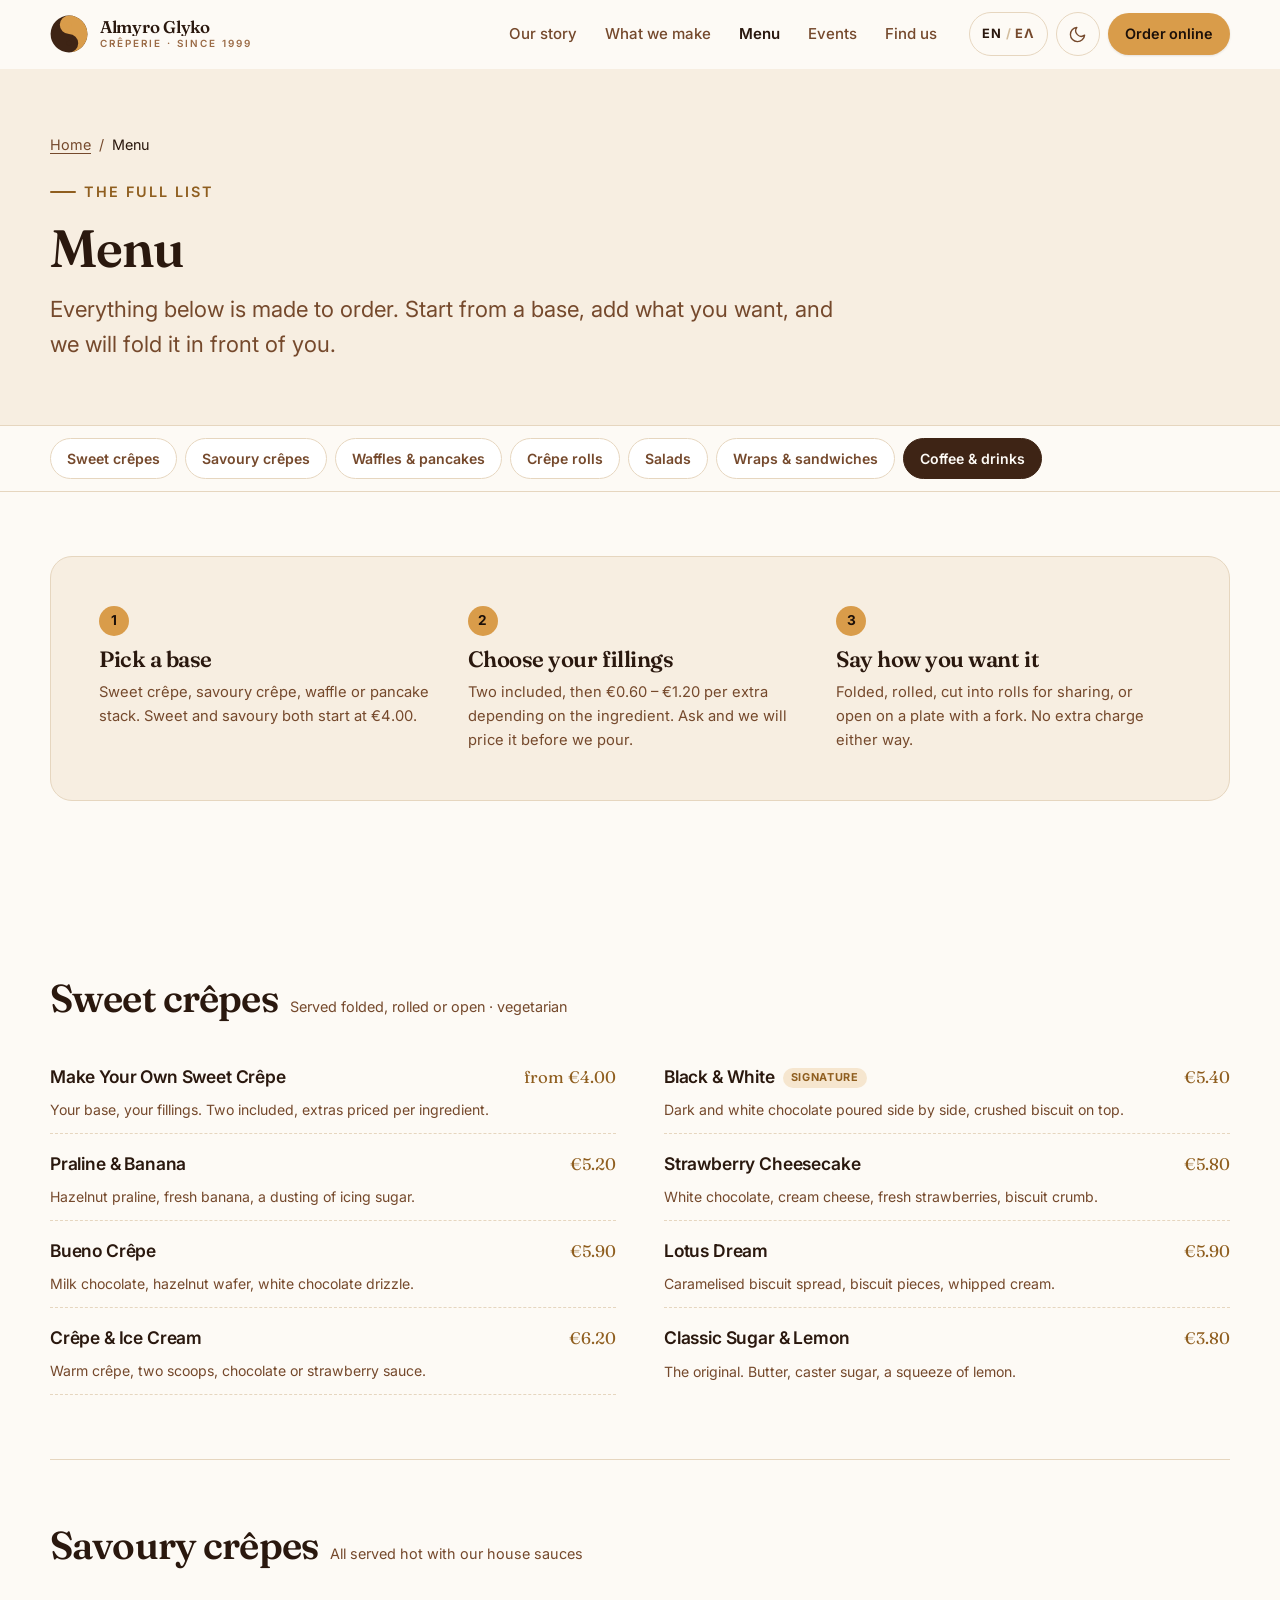
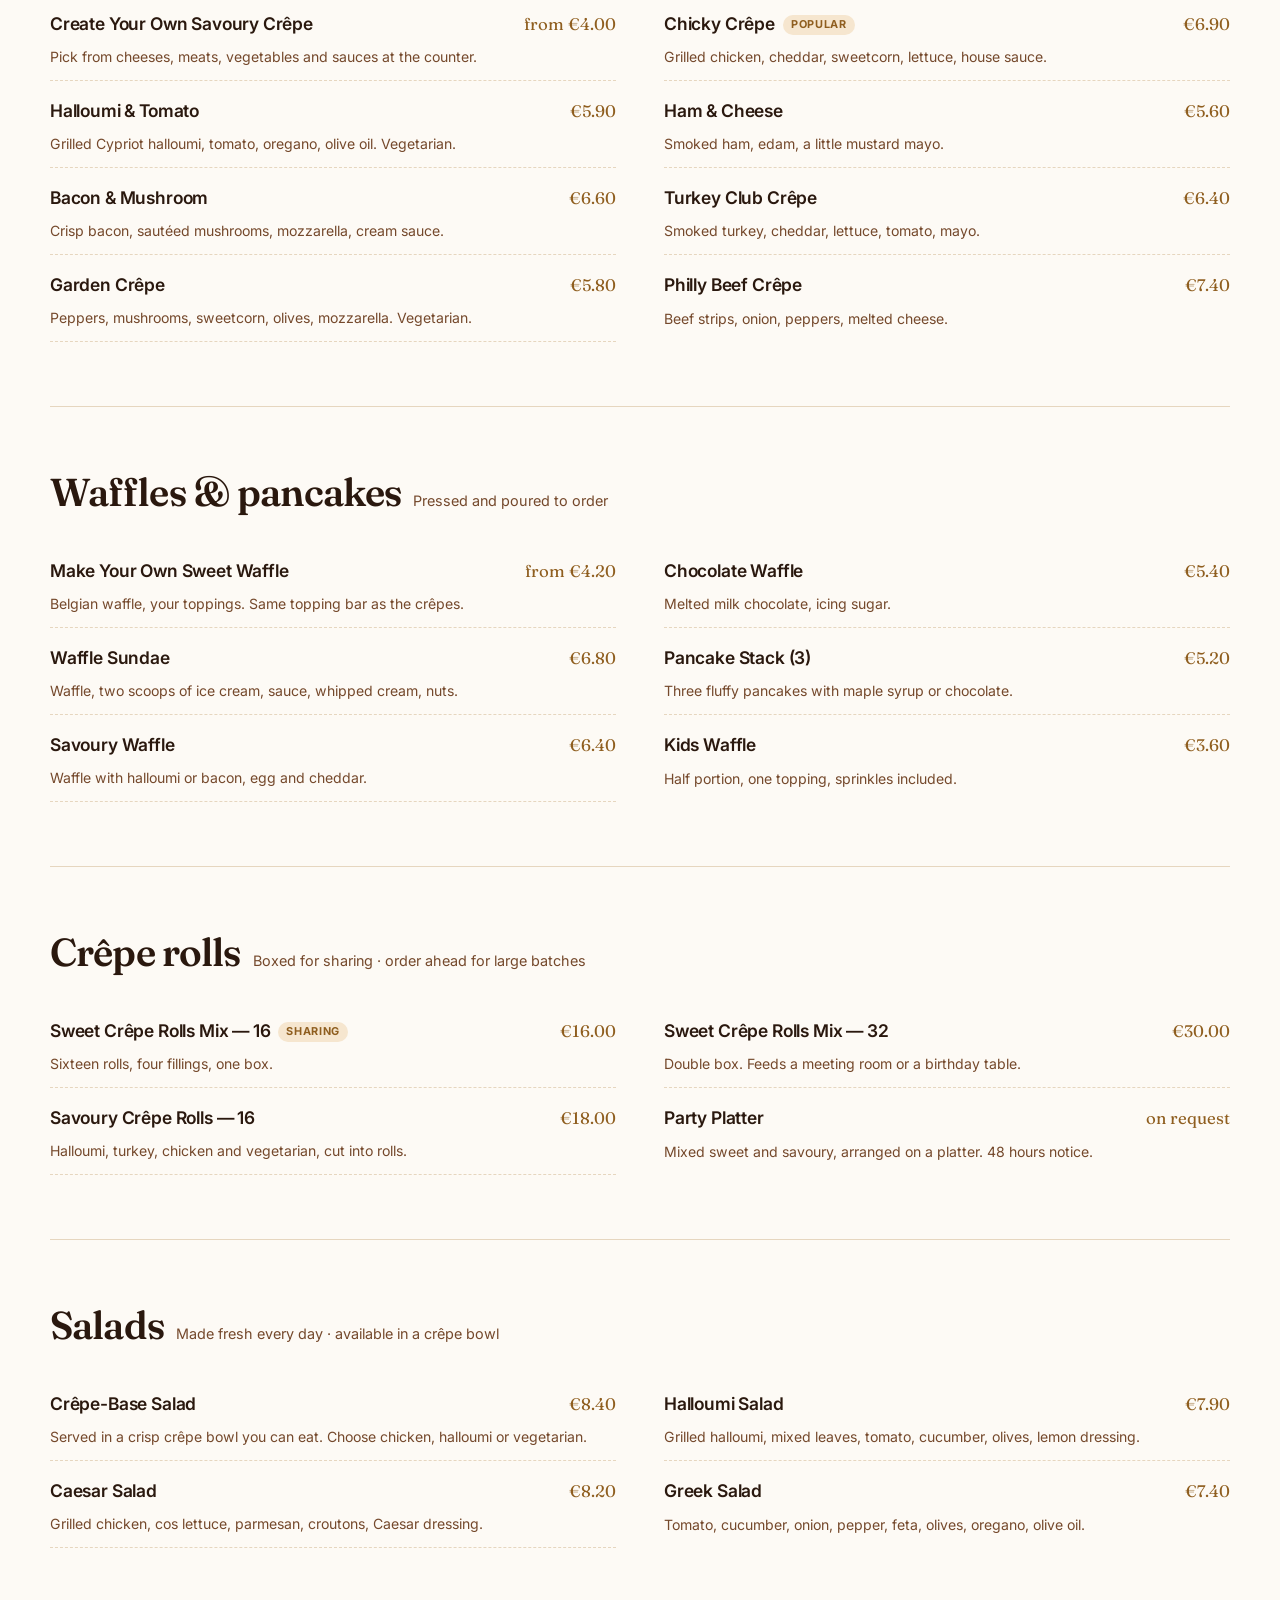
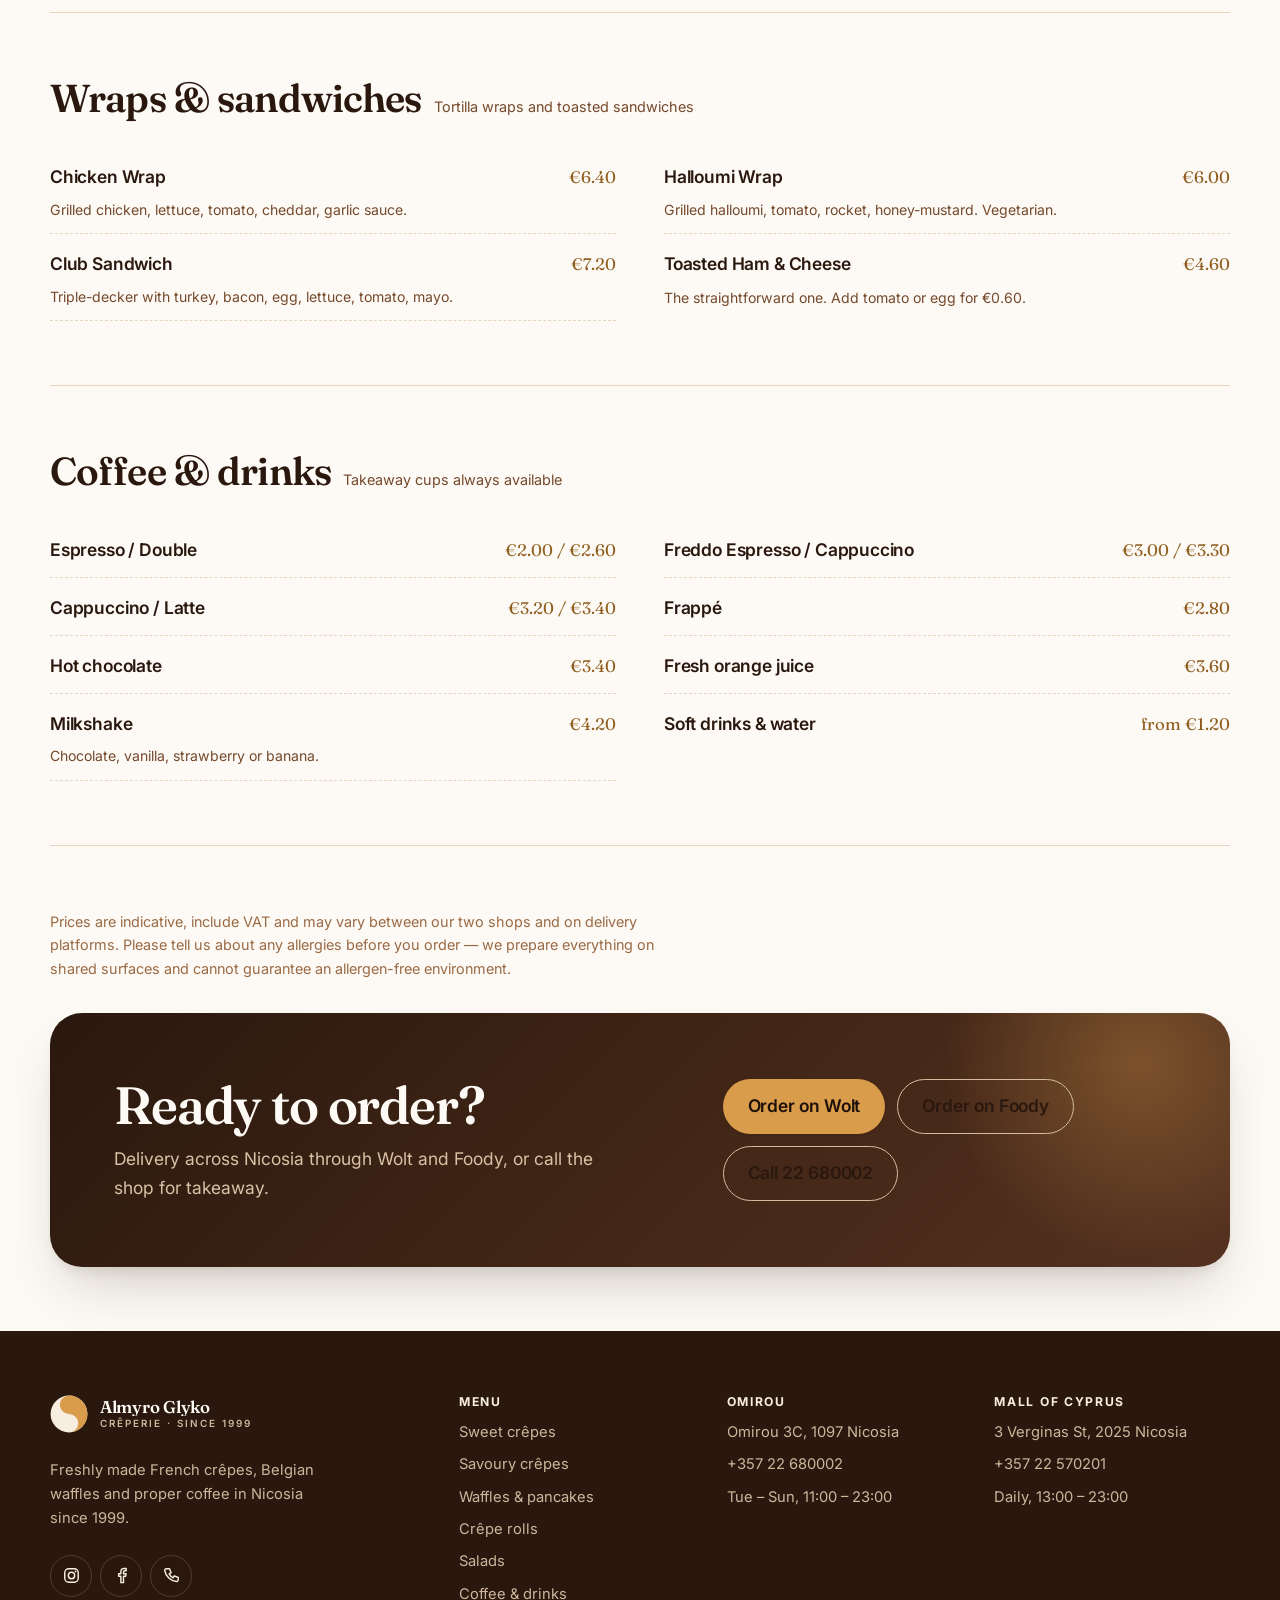
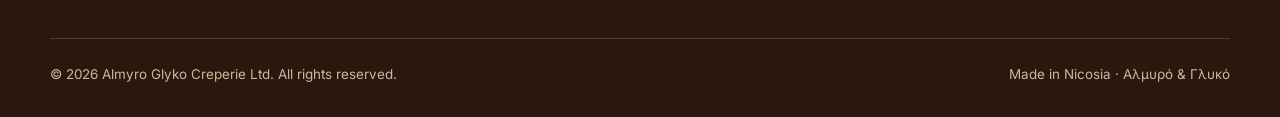
==== menu.html @ 82a2e2df "Add Almyro Glyko crêperie website Static two-page marketing site for the Nicosia crêperie — no build" ====
<!DOCTYPE html>
<html lang="en" data-lang="en">
<head>
<meta charset="utf-8">
<meta name="viewport" content="width=device-width, initial-scale=1">
<title>Menu — Almyro Glyko Crêperie, Nicosia | Crêpes, Waffles, Salads &amp; Coffee</title>
<meta name="description" content="The full Almyro Glyko menu: build-your-own sweet and savoury crêpes, Belgian waffles, pancakes, crêpe rolls, crêpe-base salads, wraps, sandwiches, coffee and cold drinks. Nicosia, Cyprus.">
<meta name="theme-color" content="#3e2415" media="(prefers-color-scheme: light)">
<meta name="theme-color" content="#1c1009" media="(prefers-color-scheme: dark)">
<link rel="canonical" href="https://www.almyroglyko.com/menu.html">

<meta property="og:type" content="website">
<meta property="og:site_name" content="Almyro Glyko">
<meta property="og:title" content="Menu — Almyro Glyko Crêperie, Nicosia">
<meta property="og:description" content="Build-your-own sweet and savoury crêpes, Belgian waffles, pancakes, crêpe rolls, salads, wraps and coffee.">
<meta property="og:url" content="https://www.almyroglyko.com/menu.html">
<meta property="og:image" content="https://www.almyroglyko.com/assets/img/og.jpg">
<meta name="twitter:card" content="summary_large_image">

<link rel="icon" href="/favicon.svg" type="image/svg+xml">
<link rel="apple-touch-icon" href="/favicon.svg">
<link rel="manifest" href="/site.webmanifest">

<link rel="preconnect" href="https://fonts.googleapis.com">
<link rel="preconnect" href="https://fonts.gstatic.com" crossorigin>
<link rel="stylesheet" href="https://fonts.googleapis.com/css2?family=Fraunces:ital,opsz,wght@0,9..144,400..700;1,9..144,400..600&family=Inter:wght@400;500;600;700&display=swap">
<link rel="stylesheet" href="/assets/css/styles.css">

<script>
  (function () {
    document.documentElement.classList.add("js");
    try {
      var t = localStorage.getItem("ag-theme");
      if (t === "dark" || t === "light") document.documentElement.dataset.theme = t;
      var l = localStorage.getItem("ag-lang");
      if (l === "el" || l === "en") {
        document.documentElement.dataset.lang = l;
        document.documentElement.lang = l;
      }
    } catch (e) {}
  })();
</script>

<script type="application/ld+json">
{
  "@context": "https://schema.org",
  "@type": "Menu",
  "name": "Almyro Glyko menu",
  "inLanguage": "en",
  "url": "https://www.almyroglyko.com/menu.html",
  "hasMenuSection": [
    { "@type": "MenuSection", "name": "Sweet crêpes" },
    { "@type": "MenuSection", "name": "Savoury crêpes" },
    { "@type": "MenuSection", "name": "Waffles & pancakes" },
    { "@type": "MenuSection", "name": "Crêpe rolls" },
    { "@type": "MenuSection", "name": "Salads" },
    { "@type": "MenuSection", "name": "Wraps & sandwiches" },
    { "@type": "MenuSection", "name": "Coffee & drinks" }
  ]
}
</script>
</head>

<body>
<a class="skip-link" href="#main" data-en="Skip to content" data-el="Μετάβαση στο περιεχόμενο">Skip to content</a>

<header class="header" id="header">
  <div class="wrap header__inner">
    <a class="brand" href="/" aria-label="Almyro Glyko — home">
      <svg class="brand__mark" viewBox="0 0 64 64" role="img" aria-hidden="true" focusable="false">
        <circle cx="32" cy="32" r="31" fill="var(--choc-700)"/>
        <path d="M32 1a31 31 0 0 1 0 62 15.5 15.5 0 0 0 0-31 15.5 15.5 0 0 1 0-31Z" fill="var(--caramel-500)"/>
        <circle cx="32" cy="16.5" r="4.2" fill="var(--caramel-500)"/>
        <circle cx="32" cy="47.5" r="4.2" fill="var(--choc-700)"/>
      </svg>
      <span class="brand__text">
        <span class="brand__name">Almyro Glyko</span>
        <span class="brand__tag" data-en="Crêperie · Since 1999" data-el="Κρεπερί · Από το 1999">Crêperie · Since 1999</span>
      </span>
    </a>

    <nav class="nav" aria-label="Main">
      <ul class="nav__list">
        <li><a class="nav__link" href="/#story" data-en="Our story" data-el="Η ιστορία μας">Our story</a></li>
        <li><a class="nav__link" href="/#kitchen" data-en="What we make" data-el="Τι φτιάχνουμε">What we make</a></li>
        <li><a class="nav__link" href="/menu.html" aria-current="page" data-en="Menu" data-el="Μενού">Menu</a></li>
        <li><a class="nav__link" href="/#events" data-en="Events" data-el="Εκδηλώσεις">Events</a></li>
        <li><a class="nav__link" href="/#find-us" data-en="Find us" data-el="Πού θα μας βρείτε">Find us</a></li>
      </ul>
    </nav>

    <div class="header__actions">
      <button class="icon-btn lang-toggle" type="button" id="lang-toggle" aria-label="Switch language to Greek">
        <span class="lang-toggle__on" data-lang-en>EN</span><span class="lang-toggle__sep">/</span><span data-lang-el>ΕΛ</span>
      </button>

      <button class="icon-btn" type="button" id="theme-toggle" aria-label="Switch to dark theme">
        <svg class="theme-toggle__moon" width="19" height="19" viewBox="0 0 24 24" fill="none" stroke="currentColor" stroke-width="1.7" stroke-linecap="round" stroke-linejoin="round" aria-hidden="true"><path d="M21 12.8A9 9 0 1 1 11.2 3a7 7 0 0 0 9.8 9.8Z"/></svg>
        <svg class="theme-toggle__sun" width="19" height="19" viewBox="0 0 24 24" fill="none" stroke="currentColor" stroke-width="1.7" stroke-linecap="round" stroke-linejoin="round" aria-hidden="true"><circle cx="12" cy="12" r="4.2"/><path d="M12 2v2.2M12 19.8V22M4.2 4.2l1.6 1.6M18.2 18.2l1.6 1.6M2 12h2.2M19.8 12H22M4.2 19.8l1.6-1.6M18.2 5.8l1.6-1.6"/></svg>
      </button>

      <a class="btn btn--accent btn--sm header__cta" href="/#order" data-en="Order online" data-el="Παραγγελία online">Order online</a>

      <button class="icon-btn menu-btn" type="button" id="menu-btn" aria-label="Open menu" aria-expanded="false" aria-controls="drawer">
        <svg width="20" height="20" viewBox="0 0 24 24" fill="none" stroke="currentColor" stroke-width="1.9" stroke-linecap="round" aria-hidden="true"><path d="M3.5 7h17M3.5 12h17M3.5 17h17"/></svg>
      </button>
    </div>
  </div>
</header>

<div class="drawer" id="drawer" data-open="false" role="dialog" aria-modal="true" aria-label="Site menu">
  <div class="wrap">
    <div class="drawer__top">
      <span class="brand__name">Almyro Glyko</span>
      <button class="icon-btn" type="button" id="drawer-close" aria-label="Close menu">
        <svg width="20" height="20" viewBox="0 0 24 24" fill="none" stroke="currentColor" stroke-width="1.9" stroke-linecap="round" aria-hidden="true"><path d="M6 6l12 12M18 6L6 18"/></svg>
      </button>
    </div>
    <ul class="drawer__list">
      <li><a class="drawer__link" href="/" data-en="Home" data-el="Αρχική">Home</a></li>
      <li><a class="drawer__link" href="#sweet" data-en="Sweet crêpes" data-el="Γλυκές κρέπες">Sweet crêpes</a></li>
      <li><a class="drawer__link" href="#savoury" data-en="Savoury crêpes" data-el="Αλμυρές κρέπες">Savoury crêpes</a></li>
      <li><a class="drawer__link" href="#waffles" data-en="Waffles &amp; pancakes" data-el="Βάφλες &amp; pancakes">Waffles &amp; pancakes</a></li>
      <li><a class="drawer__link" href="#rolls" data-en="Crêpe rolls" data-el="Crêpe rolls">Crêpe rolls</a></li>
      <li><a class="drawer__link" href="#salads" data-en="Salads" data-el="Σαλάτες">Salads</a></li>
      <li><a class="drawer__link" href="#wraps" data-en="Wraps &amp; sandwiches" data-el="Wraps &amp; σάντουιτς">Wraps &amp; sandwiches</a></li>
      <li><a class="drawer__link" href="#drinks" data-en="Coffee &amp; drinks" data-el="Καφές &amp; ροφήματα">Coffee &amp; drinks</a></li>
    </ul>
    <a class="btn btn--accent" href="/#order" data-en="Order online" data-el="Παραγγελία online">Order online</a>
  </div>
</div>

<main id="main">

  <!-- ====================== MENU HERO ====================== -->
  <section class="section section--tight" style="background: var(--bg-sunken); border-bottom: 1px solid var(--line)">
    <div class="wrap">
      <nav aria-label="Breadcrumb" style="margin-bottom: var(--sp-4)">
        <ol style="display:flex; gap:var(--sp-2); font-size:var(--step--1); color:var(--text-muted)">
          <li><a href="/" style="color:inherit" data-en="Home" data-el="Αρχική">Home</a></li>
          <li aria-hidden="true">/</li>
          <li aria-current="page" style="color:var(--text)" data-en="Menu" data-el="Μενού">Menu</li>
        </ol>
      </nav>

      <p class="eyebrow" data-en="The full list" data-el="Ολόκληρη η λίστα">The full list</p>
      <h1 style="font-size: var(--step-4); margin-bottom: var(--sp-4)" data-en="Menu" data-el="Μενού">Menu</h1>
      <p class="lede" data-en="Everything below is made to order. Start from a base, add what you want, and we will fold it in front of you." data-el="Όλα φτιάχνονται τη στιγμή. Ξεκινήστε από μια βάση, προσθέστε ό,τι θέλετε, και τη διπλώνουμε μπροστά σας.">Everything below is made to order. Start from a base, add what you want, and we will fold it in front of you.</p>
    </div>
  </section>

  <!-- ====================== CATEGORY NAV ====================== -->
  <nav class="menu-nav" aria-label="Menu sections">
    <div class="wrap menu-nav__scroll">
      <a class="menu-nav__link" href="#sweet" data-en="Sweet crêpes" data-el="Γλυκές κρέπες">Sweet crêpes</a>
      <a class="menu-nav__link" href="#savoury" data-en="Savoury crêpes" data-el="Αλμυρές κρέπες">Savoury crêpes</a>
      <a class="menu-nav__link" href="#waffles" data-en="Waffles &amp; pancakes" data-el="Βάφλες &amp; pancakes">Waffles &amp; pancakes</a>
      <a class="menu-nav__link" href="#rolls" data-en="Crêpe rolls" data-el="Crêpe rolls">Crêpe rolls</a>
      <a class="menu-nav__link" href="#salads" data-en="Salads" data-el="Σαλάτες">Salads</a>
      <a class="menu-nav__link" href="#wraps" data-en="Wraps &amp; sandwiches" data-el="Wraps &amp; σάντουιτς">Wraps &amp; sandwiches</a>
      <a class="menu-nav__link" href="#drinks" data-en="Coffee &amp; drinks" data-el="Καφές &amp; ροφήματα">Coffee &amp; drinks</a>
    </div>
  </nav>

  <div class="wrap">

    <!-- ====================== BUILD YOUR OWN ====================== -->
    <section class="section section--tight" aria-labelledby="builder-title">
      <h2 id="builder-title" class="visually-hidden" data-en="How to build your own" data-el="Πώς φτιάχνετε τη δική σας">How to build your own</h2>
      <div class="builder">
        <div class="builder__step">
          <span class="builder__num" aria-hidden="true">1</span>
          <h3 data-en="Pick a base" data-el="Διαλέξτε βάση">Pick a base</h3>
          <p data-en="Sweet crêpe, savoury crêpe, waffle or pancake stack. Sweet and savoury both start at €4.00." data-el="Γλυκιά κρέπα, αλμυρή κρέπα, βάφλα ή pancakes. Γλυκό και αλμυρό ξεκινούν από €4.00.">Sweet crêpe, savoury crêpe, waffle or pancake stack. Sweet and savoury both start at €4.00.</p>
        </div>
        <div class="builder__step">
          <span class="builder__num" aria-hidden="true">2</span>
          <h3 data-en="Choose your fillings" data-el="Επιλέξτε γεμίσεις">Choose your fillings</h3>
          <p data-en="Two included, then €0.60 – €1.20 per extra depending on the ingredient. Ask and we will price it before we pour." data-el="Δύο περιλαμβάνονται, μετά €0.60 – €1.20 ανά επιπλέον, ανάλογα με το υλικό. Ρωτήστε μας και σας λέμε την τιμή πριν ξεκινήσουμε.">Two included, then €0.60 – €1.20 per extra depending on the ingredient. Ask and we will price it before we pour.</p>
        </div>
        <div class="builder__step">
          <span class="builder__num" aria-hidden="true">3</span>
          <h3 data-en="Say how you want it" data-el="Πείτε μας πώς τη θέλετε">Say how you want it</h3>
          <p data-en="Folded, rolled, cut into rolls for sharing, or open on a plate with a fork. No extra charge either way." data-el="Διπλωμένη, σε ρολό, κομμένη σε rolls για μοίρασμα, ή ανοιχτή σε πιάτο με πιρούνι. Χωρίς επιπλέον χρέωση.">Folded, rolled, cut into rolls for sharing, or open on a plate with a fork. No extra charge either way.</p>
        </div>
      </div>
    </section>

    <!-- ====================== SWEET ====================== -->
    <section class="menu-group" id="sweet">
      <div class="menu-group__head">
        <h2 data-en="Sweet crêpes" data-el="Γλυκές κρέπες">Sweet crêpes</h2>
        <p class="menu-group__note" data-en="Served folded, rolled or open · vegetarian" data-el="Διπλωμένες, σε ρολό ή ανοιχτές · χορτοφαγικές">Served folded, rolled or open · vegetarian</p>
      </div>

      <ul class="menu-list menu-list--two">
        <li class="menu-item">
          <span class="menu-item__name" data-en="Make Your Own Sweet Crêpe" data-el="Φτιάξε τη δική σου γλυκιά κρέπα">Make Your Own Sweet Crêpe</span>
          <span class="menu-item__price">from €4.00</span>
          <span class="menu-item__desc" data-en="Your base, your fillings. Two included, extras priced per ingredient." data-el="Η βάση σας, οι γεμίσεις σας. Δύο περιλαμβάνονται, τα έξτρα χρεώνονται ανά υλικό.">Your base, your fillings. Two included, extras priced per ingredient.</span>
        </li>
        <li class="menu-item">
          <span class="menu-item__name">Black &amp; White<span class="menu-item__flag" data-en="Signature" data-el="Signature">Signature</span></span>
          <span class="menu-item__price">€5.40</span>
          <span class="menu-item__desc" data-en="Dark and white chocolate poured side by side, crushed biscuit on top." data-el="Μαύρη και λευκή σοκολάτα δίπλα-δίπλα, με θρυμματισμένο μπισκότο.">Dark and white chocolate poured side by side, crushed biscuit on top.</span>
        </li>
        <li class="menu-item">
          <span class="menu-item__name">Praline &amp; Banana</span>
          <span class="menu-item__price">€5.20</span>
          <span class="menu-item__desc" data-en="Hazelnut praline, fresh banana, a dusting of icing sugar." data-el="Πραλίνα φουντουκιού, φρέσκια μπανάνα, ζάχαρη άχνη.">Hazelnut praline, fresh banana, a dusting of icing sugar.</span>
        </li>
        <li class="menu-item">
          <span class="menu-item__name">Strawberry Cheesecake</span>
          <span class="menu-item__price">€5.80</span>
          <span class="menu-item__desc" data-en="White chocolate, cream cheese, fresh strawberries, biscuit crumb." data-el="Λευκή σοκολάτα, τυρί κρέμα, φρέσκες φράουλες, τρίμμα μπισκότου.">White chocolate, cream cheese, fresh strawberries, biscuit crumb.</span>
        </li>
        <li class="menu-item">
          <span class="menu-item__name">Bueno Crêpe</span>
          <span class="menu-item__price">€5.90</span>
          <span class="menu-item__desc" data-en="Milk chocolate, hazelnut wafer, white chocolate drizzle." data-el="Σοκολάτα γάλακτος, γκοφρέτα φουντουκιού, λευκή σοκολάτα.">Milk chocolate, hazelnut wafer, white chocolate drizzle.</span>
        </li>
        <li class="menu-item">
          <span class="menu-item__name">Lotus Dream</span>
          <span class="menu-item__price">€5.90</span>
          <span class="menu-item__desc" data-en="Caramelised biscuit spread, biscuit pieces, whipped cream." data-el="Άλειμμα καραμελωμένου μπισκότου, κομμάτια μπισκότου, σαντιγί.">Caramelised biscuit spread, biscuit pieces, whipped cream.</span>
        </li>
        <li class="menu-item">
          <span class="menu-item__name">Crêpe &amp; Ice Cream</span>
          <span class="menu-item__price">€6.20</span>
          <span class="menu-item__desc" data-en="Warm crêpe, two scoops, chocolate or strawberry sauce." data-el="Ζεστή κρέπα, δύο μπάλες παγωτό, σάλτσα σοκολάτας ή φράουλας.">Warm crêpe, two scoops, chocolate or strawberry sauce.</span>
        </li>
        <li class="menu-item">
          <span class="menu-item__name" data-en="Classic Sugar &amp; Lemon" data-el="Κλασική με ζάχαρη &amp; λεμόνι">Classic Sugar &amp; Lemon</span>
          <span class="menu-item__price">€3.80</span>
          <span class="menu-item__desc" data-en="The original. Butter, caster sugar, a squeeze of lemon." data-el="Η αυθεντική. Βούτυρο, ζάχαρη, λίγο λεμόνι.">The original. Butter, caster sugar, a squeeze of lemon.</span>
        </li>
      </ul>
    </section>

    <!-- ====================== SAVOURY ====================== -->
    <section class="menu-group" id="savoury">
      <div class="menu-group__head">
        <h2 data-en="Savoury crêpes" data-el="Αλμυρές κρέπες">Savoury crêpes</h2>
        <p class="menu-group__note" data-en="All served hot with our house sauces" data-el="Όλες σερβίρονται ζεστές με τις σάλτσες μας">All served hot with our house sauces</p>
      </div>

      <ul class="menu-list menu-list--two">
        <li class="menu-item">
          <span class="menu-item__name" data-en="Create Your Own Savoury Crêpe" data-el="Φτιάξε τη δική σου αλμυρή κρέπα">Create Your Own Savoury Crêpe</span>
          <span class="menu-item__price">from €4.00</span>
          <span class="menu-item__desc" data-en="Pick from cheeses, meats, vegetables and sauces at the counter." data-el="Διαλέξτε από τυριά, αλλαντικά, λαχανικά και σάλτσες στον πάγκο.">Pick from cheeses, meats, vegetables and sauces at the counter.</span>
        </li>
        <li class="menu-item">
          <span class="menu-item__name">Chicky Crêpe<span class="menu-item__flag" data-en="Popular" data-el="Δημοφιλές">Popular</span></span>
          <span class="menu-item__price">€6.90</span>
          <span class="menu-item__desc" data-en="Grilled chicken, cheddar, sweetcorn, lettuce, house sauce." data-el="Ψητό κοτόπουλο, τσένταρ, καλαμπόκι, μαρούλι, σάλτσα του καταστήματος.">Grilled chicken, cheddar, sweetcorn, lettuce, house sauce.</span>
        </li>
        <li class="menu-item">
          <span class="menu-item__name" data-en="Halloumi &amp; Tomato" data-el="Χαλλούμι &amp; ντομάτα">Halloumi &amp; Tomato</span>
          <span class="menu-item__price">€5.90</span>
          <span class="menu-item__desc" data-en="Grilled Cypriot halloumi, tomato, oregano, olive oil. Vegetarian." data-el="Ψητό κυπριακό χαλλούμι, ντομάτα, ρίγανη, ελαιόλαδο. Χορτοφαγικό.">Grilled Cypriot halloumi, tomato, oregano, olive oil. Vegetarian.</span>
        </li>
        <li class="menu-item">
          <span class="menu-item__name" data-en="Ham &amp; Cheese" data-el="Ζαμπόν &amp; τυρί">Ham &amp; Cheese</span>
          <span class="menu-item__price">€5.60</span>
          <span class="menu-item__desc" data-en="Smoked ham, edam, a little mustard mayo." data-el="Καπνιστό ζαμπόν, ένταμ, λίγη μουστάρδα-μαγιονέζα.">Smoked ham, edam, a little mustard mayo.</span>
        </li>
        <li class="menu-item">
          <span class="menu-item__name" data-en="Bacon &amp; Mushroom" data-el="Μπέικον &amp; μανιτάρια">Bacon &amp; Mushroom</span>
          <span class="menu-item__price">€6.60</span>
          <span class="menu-item__desc" data-en="Crisp bacon, sautéed mushrooms, mozzarella, cream sauce." data-el="Τραγανό μπέικον, σοταρισμένα μανιτάρια, μοτσαρέλα, σάλτσα κρέμας.">Crisp bacon, sautéed mushrooms, mozzarella, cream sauce.</span>
        </li>
        <li class="menu-item">
          <span class="menu-item__name" data-en="Turkey Club Crêpe" data-el="Turkey Club Crêpe">Turkey Club Crêpe</span>
          <span class="menu-item__price">€6.40</span>
          <span class="menu-item__desc" data-en="Smoked turkey, cheddar, lettuce, tomato, mayo." data-el="Καπνιστή γαλοπούλα, τσένταρ, μαρούλι, ντομάτα, μαγιονέζα.">Smoked turkey, cheddar, lettuce, tomato, mayo.</span>
        </li>
        <li class="menu-item">
          <span class="menu-item__name" data-en="Garden Crêpe" data-el="Garden Crêpe">Garden Crêpe</span>
          <span class="menu-item__price">€5.80</span>
          <span class="menu-item__desc" data-en="Peppers, mushrooms, sweetcorn, olives, mozzarella. Vegetarian." data-el="Πιπεριές, μανιτάρια, καλαμπόκι, ελιές, μοτσαρέλα. Χορτοφαγικό.">Peppers, mushrooms, sweetcorn, olives, mozzarella. Vegetarian.</span>
        </li>
        <li class="menu-item">
          <span class="menu-item__name" data-en="Philly Beef Crêpe" data-el="Philly Beef Crêpe">Philly Beef Crêpe</span>
          <span class="menu-item__price">€7.40</span>
          <span class="menu-item__desc" data-en="Beef strips, onion, peppers, melted cheese." data-el="Λωρίδες μοσχάρι, κρεμμύδι, πιπεριές, λιωμένο τυρί.">Beef strips, onion, peppers, melted cheese.</span>
        </li>
      </ul>
    </section>

    <!-- ====================== WAFFLES ====================== -->
    <section class="menu-group" id="waffles">
      <div class="menu-group__head">
        <h2 data-en="Waffles &amp; pancakes" data-el="Βάφλες &amp; pancakes">Waffles &amp; pancakes</h2>
        <p class="menu-group__note" data-en="Pressed and poured to order" data-el="Ψήνονται τη στιγμή">Pressed and poured to order</p>
      </div>

      <ul class="menu-list menu-list--two">
        <li class="menu-item">
          <span class="menu-item__name" data-en="Make Your Own Sweet Waffle" data-el="Φτιάξε τη δική σου γλυκιά βάφλα">Make Your Own Sweet Waffle</span>
          <span class="menu-item__price">from €4.20</span>
          <span class="menu-item__desc" data-en="Belgian waffle, your toppings. Same topping bar as the crêpes." data-el="Βελγική βάφλα, τα δικά σας toppings. Ίδια επιλογή με τις κρέπες.">Belgian waffle, your toppings. Same topping bar as the crêpes.</span>
        </li>
        <li class="menu-item">
          <span class="menu-item__name" data-en="Chocolate Waffle" data-el="Βάφλα σοκολάτα">Chocolate Waffle</span>
          <span class="menu-item__price">€5.40</span>
          <span class="menu-item__desc" data-en="Melted milk chocolate, icing sugar." data-el="Λιωμένη σοκολάτα γάλακτος, ζάχαρη άχνη.">Melted milk chocolate, icing sugar.</span>
        </li>
        <li class="menu-item">
          <span class="menu-item__name" data-en="Waffle Sundae" data-el="Waffle Sundae">Waffle Sundae</span>
          <span class="menu-item__price">€6.80</span>
          <span class="menu-item__desc" data-en="Waffle, two scoops of ice cream, sauce, whipped cream, nuts." data-el="Βάφλα, δύο μπάλες παγωτό, σάλτσα, σαντιγί, ξηροί καρποί.">Waffle, two scoops of ice cream, sauce, whipped cream, nuts.</span>
        </li>
        <li class="menu-item">
          <span class="menu-item__name" data-en="Pancake Stack (3)" data-el="Pancakes (3)">Pancake Stack (3)</span>
          <span class="menu-item__price">€5.20</span>
          <span class="menu-item__desc" data-en="Three fluffy pancakes with maple syrup or chocolate." data-el="Τρία αφράτα pancakes με σιρόπι σφενδάμου ή σοκολάτα.">Three fluffy pancakes with maple syrup or chocolate.</span>
        </li>
        <li class="menu-item">
          <span class="menu-item__name" data-en="Savoury Waffle" data-el="Αλμυρή βάφλα">Savoury Waffle</span>
          <span class="menu-item__price">€6.40</span>
          <span class="menu-item__desc" data-en="Waffle with halloumi or bacon, egg and cheddar." data-el="Βάφλα με χαλλούμι ή μπέικον, αυγό και τσένταρ.">Waffle with halloumi or bacon, egg and cheddar.</span>
        </li>
        <li class="menu-item">
          <span class="menu-item__name" data-en="Kids Waffle" data-el="Παιδική βάφλα">Kids Waffle</span>
          <span class="menu-item__price">€3.60</span>
          <span class="menu-item__desc" data-en="Half portion, one topping, sprinkles included." data-el="Μισή μερίδα, ένα topping, με τρουφάκια.">Half portion, one topping, sprinkles included.</span>
        </li>
      </ul>
    </section>

    <!-- ====================== ROLLS ====================== -->
    <section class="menu-group" id="rolls">
      <div class="menu-group__head">
        <h2 data-en="Crêpe rolls" data-el="Crêpe rolls">Crêpe rolls</h2>
        <p class="menu-group__note" data-en="Boxed for sharing · order ahead for large batches" data-el="Σε κουτί για μοίρασμα · παραγγείλετε νωρίτερα για μεγάλες ποσότητες">Boxed for sharing · order ahead for large batches</p>
      </div>

      <ul class="menu-list menu-list--two">
        <li class="menu-item">
          <span class="menu-item__name">Sweet Crêpe Rolls Mix — 16<span class="menu-item__flag" data-en="Sharing" data-el="Για μοίρασμα">Sharing</span></span>
          <span class="menu-item__price">€16.00</span>
          <span class="menu-item__desc" data-en="Sixteen rolls, four fillings, one box." data-el="Δεκαέξι ρολά, τέσσερις γεμίσεις, ένα κουτί.">Sixteen rolls, four fillings, one box.</span>
        </li>
        <li class="menu-item">
          <span class="menu-item__name">Sweet Crêpe Rolls Mix — 32</span>
          <span class="menu-item__price">€30.00</span>
          <span class="menu-item__desc" data-en="Double box. Feeds a meeting room or a birthday table." data-el="Διπλό κουτί. Καλύπτει μια σύσκεψη ή ένα τραπέζι γενεθλίων.">Double box. Feeds a meeting room or a birthday table.</span>
        </li>
        <li class="menu-item">
          <span class="menu-item__name">Savoury Crêpe Rolls — 16</span>
          <span class="menu-item__price">€18.00</span>
          <span class="menu-item__desc" data-en="Halloumi, turkey, chicken and vegetarian, cut into rolls." data-el="Χαλλούμι, γαλοπούλα, κοτόπουλο και χορτοφαγικά, κομμένα σε ρολά.">Halloumi, turkey, chicken and vegetarian, cut into rolls.</span>
        </li>
        <li class="menu-item">
          <span class="menu-item__name" data-en="Party Platter" data-el="Party Platter">Party Platter</span>
          <span class="menu-item__price" data-en="on request" data-el="κατόπιν αιτήματος">on request</span>
          <span class="menu-item__desc" data-en="Mixed sweet and savoury, arranged on a platter. 48 hours notice." data-el="Ανάμεικτα γλυκά και αλμυρά, σε πλατό. Προειδοποίηση 48 ωρών.">Mixed sweet and savoury, arranged on a platter. 48 hours notice.</span>
        </li>
      </ul>
    </section>

    <!-- ====================== SALADS ====================== -->
    <section class="menu-group" id="salads">
      <div class="menu-group__head">
        <h2 data-en="Salads" data-el="Σαλάτες">Salads</h2>
        <p class="menu-group__note" data-en="Made fresh every day · available in a crêpe bowl" data-el="Φρέσκες κάθε μέρα · διαθέσιμες σε μπολ από κρέπα">Made fresh every day · available in a crêpe bowl</p>
      </div>

      <ul class="menu-list menu-list--two">
        <li class="menu-item">
          <span class="menu-item__name" data-en="Crêpe-Base Salad" data-el="Σαλάτα σε βάση κρέπας">Crêpe-Base Salad<span class="menu-item__flag" data-en="Signature" data-el="Signature">Signature</span></span>
          <span class="menu-item__price">€8.40</span>
          <span class="menu-item__desc" data-en="Served in a crisp crêpe bowl you can eat. Choose chicken, halloumi or vegetarian." data-el="Σερβίρεται σε τραγανό μπολ από κρέπα που τρώγεται. Επιλογή κοτόπουλο, χαλλούμι ή χορτοφαγική.">Served in a crisp crêpe bowl you can eat. Choose chicken, halloumi or vegetarian.</span>
        </li>
        <li class="menu-item">
          <span class="menu-item__name" data-en="Halloumi Salad" data-el="Σαλάτα με χαλλούμι">Halloumi Salad</span>
          <span class="menu-item__price">€7.90</span>
          <span class="menu-item__desc" data-en="Grilled halloumi, mixed leaves, tomato, cucumber, olives, lemon dressing." data-el="Ψητό χαλλούμι, ανάμεικτα πράσινα, ντομάτα, αγγούρι, ελιές, λεμονάτο dressing.">Grilled halloumi, mixed leaves, tomato, cucumber, olives, lemon dressing.</span>
        </li>
        <li class="menu-item">
          <span class="menu-item__name" data-en="Caesar Salad" data-el="Σαλάτα Caesar">Caesar Salad</span>
          <span class="menu-item__price">€8.20</span>
          <span class="menu-item__desc" data-en="Grilled chicken, cos lettuce, parmesan, croutons, Caesar dressing." data-el="Ψητό κοτόπουλο, μαρούλι, παρμεζάνα, κρουτόν, dressing Caesar.">Grilled chicken, cos lettuce, parmesan, croutons, Caesar dressing.</span>
        </li>
        <li class="menu-item">
          <span class="menu-item__name" data-en="Greek Salad" data-el="Χωριάτικη σαλάτα">Greek Salad</span>
          <span class="menu-item__price">€7.40</span>
          <span class="menu-item__desc" data-en="Tomato, cucumber, onion, pepper, feta, olives, oregano, olive oil." data-el="Ντομάτα, αγγούρι, κρεμμύδι, πιπεριά, φέτα, ελιές, ρίγανη, ελαιόλαδο.">Tomato, cucumber, onion, pepper, feta, olives, oregano, olive oil.</span>
        </li>
      </ul>
    </section>

    <!-- ====================== WRAPS ====================== -->
    <section class="menu-group" id="wraps">
      <div class="menu-group__head">
        <h2 data-en="Wraps &amp; sandwiches" data-el="Wraps &amp; σάντουιτς">Wraps &amp; sandwiches</h2>
        <p class="menu-group__note" data-en="Tortilla wraps and toasted sandwiches" data-el="Wraps σε τορτίγια και τοστ">Tortilla wraps and toasted sandwiches</p>
      </div>

      <ul class="menu-list menu-list--two">
        <li class="menu-item">
          <span class="menu-item__name" data-en="Chicken Wrap" data-el="Wrap κοτόπουλο">Chicken Wrap</span>
          <span class="menu-item__price">€6.40</span>
          <span class="menu-item__desc" data-en="Grilled chicken, lettuce, tomato, cheddar, garlic sauce." data-el="Ψητό κοτόπουλο, μαρούλι, ντομάτα, τσένταρ, σκορδαλιά.">Grilled chicken, lettuce, tomato, cheddar, garlic sauce.</span>
        </li>
        <li class="menu-item">
          <span class="menu-item__name" data-en="Halloumi Wrap" data-el="Wrap χαλλούμι">Halloumi Wrap</span>
          <span class="menu-item__price">€6.00</span>
          <span class="menu-item__desc" data-en="Grilled halloumi, tomato, rocket, honey-mustard. Vegetarian." data-el="Ψητό χαλλούμι, ντομάτα, ρόκα, μέλι-μουστάρδα. Χορτοφαγικό.">Grilled halloumi, tomato, rocket, honey-mustard. Vegetarian.</span>
        </li>
        <li class="menu-item">
          <span class="menu-item__name" data-en="Club Sandwich" data-el="Club Sandwich">Club Sandwich</span>
          <span class="menu-item__price">€7.20</span>
          <span class="menu-item__desc" data-en="Triple-decker with turkey, bacon, egg, lettuce, tomato, mayo." data-el="Τριώροφο με γαλοπούλα, μπέικον, αυγό, μαρούλι, ντομάτα, μαγιονέζα.">Triple-decker with turkey, bacon, egg, lettuce, tomato, mayo.</span>
        </li>
        <li class="menu-item">
          <span class="menu-item__name" data-en="Toasted Ham &amp; Cheese" data-el="Τοστ ζαμπόν &amp; τυρί">Toasted Ham &amp; Cheese</span>
          <span class="menu-item__price">€4.60</span>
          <span class="menu-item__desc" data-en="The straightforward one. Add tomato or egg for €0.60." data-el="Το απλό και σωστό. Προσθέστε ντομάτα ή αυγό για €0.60.">The straightforward one. Add tomato or egg for €0.60.</span>
        </li>
      </ul>
    </section>

    <!-- ====================== DRINKS ====================== -->
    <section class="menu-group" id="drinks">
      <div class="menu-group__head">
        <h2 data-en="Coffee &amp; drinks" data-el="Καφές &amp; ροφήματα">Coffee &amp; drinks</h2>
        <p class="menu-group__note" data-en="Takeaway cups always available" data-el="Πάντα διαθέσιμα σε ποτήρι takeaway">Takeaway cups always available</p>
      </div>

      <ul class="menu-list menu-list--two">
        <li class="menu-item">
          <span class="menu-item__name">Espresso / Double</span>
          <span class="menu-item__price">€2.00 / €2.60</span>
        </li>
        <li class="menu-item">
          <span class="menu-item__name">Freddo Espresso / Cappuccino</span>
          <span class="menu-item__price">€3.00 / €3.30</span>
        </li>
        <li class="menu-item">
          <span class="menu-item__name">Cappuccino / Latte</span>
          <span class="menu-item__price">€3.20 / €3.40</span>
        </li>
        <li class="menu-item">
          <span class="menu-item__name" data-en="Frappé" data-el="Φραπέ">Frappé</span>
          <span class="menu-item__price">€2.80</span>
        </li>
        <li class="menu-item">
          <span class="menu-item__name" data-en="Hot chocolate" data-el="Ζεστή σοκολάτα">Hot chocolate</span>
          <span class="menu-item__price">€3.40</span>
        </li>
        <li class="menu-item">
          <span class="menu-item__name" data-en="Fresh orange juice" data-el="Φρέσκος χυμός πορτοκάλι">Fresh orange juice</span>
          <span class="menu-item__price">€3.60</span>
        </li>
        <li class="menu-item">
          <span class="menu-item__name">Milkshake</span>
          <span class="menu-item__price">€4.20</span>
          <span class="menu-item__desc" data-en="Chocolate, vanilla, strawberry or banana." data-el="Σοκολάτα, βανίλια, φράουλα ή μπανάνα.">Chocolate, vanilla, strawberry or banana.</span>
        </li>
        <li class="menu-item">
          <span class="menu-item__name" data-en="Soft drinks &amp; water" data-el="Αναψυκτικά &amp; νερό">Soft drinks &amp; water</span>
          <span class="menu-item__price">from €1.20</span>
        </li>
      </ul>
    </section>

    <!-- ====================== NOTES + CTA ====================== -->
    <section class="section section--tight">
      <p class="note" style="margin-bottom: var(--sp-6); max-width: 70ch" data-en="Prices are indicative, include VAT and may vary between our two shops and on delivery platforms. Please tell us about any allergies before you order — we prepare everything on shared surfaces and cannot guarantee an allergen-free environment." data-el="Οι τιμές είναι ενδεικτικές, περιλαμβάνουν ΦΠΑ και ενδέχεται να διαφέρουν ανάμεσα στα δύο καταστήματα και στις πλατφόρμες delivery. Παρακαλούμε ενημερώστε μας για τυχόν αλλεργίες πριν παραγγείλετε — όλα ετοιμάζονται σε κοινές επιφάνειες και δεν μπορούμε να εγγυηθούμε περιβάλλον χωρίς αλλεργιογόνα.">Prices are indicative, include VAT and may vary between our two shops and on delivery platforms. Please tell us about any allergies before you order — we prepare everything on shared surfaces and cannot guarantee an allergen-free environment.</p>

      <div class="order-band">
        <div>
          <h2 data-en="Ready to order?" data-el="Έτοιμοι να παραγγείλετε;">Ready to order?</h2>
          <p data-en="Delivery across Nicosia through Wolt and Foody, or call the shop for takeaway." data-el="Delivery σε όλη τη Λευκωσία μέσω Wolt και Foody, ή καλέστε το κατάστημα για takeaway.">Delivery across Nicosia through Wolt and Foody, or call the shop for takeaway.</p>
        </div>
        <div class="btn-row">
          <a class="btn btn--accent" href="https://wolt.com/en/cyp/nicosia/restaurant/almyro-glyko-center" rel="noopener">Order on Wolt</a>
          <a class="btn btn--ghost" href="https://www.foody.com.cy/delivery/menu/almyro-glyko" rel="noopener">Order on Foody</a>
          <a class="btn btn--ghost" href="tel:+35722680002" data-en="Call 22 680002" data-el="Καλέστε 22 680002">Call 22 680002</a>
        </div>
      </div>
    </section>
  </div>
</main>

<footer class="footer">
  <div class="wrap">
    <div class="footer__grid">
      <div>
        <a class="brand" href="/" aria-label="Almyro Glyko — home">
          <svg class="brand__mark" viewBox="0 0 64 64" role="img" aria-hidden="true" focusable="false">
            <circle cx="32" cy="32" r="31" fill="var(--cream-100)"/>
            <path d="M32 1a31 31 0 0 1 0 62 15.5 15.5 0 0 0 0-31 15.5 15.5 0 0 1 0-31Z" fill="var(--caramel-500)"/>
            <circle cx="32" cy="16.5" r="4.2" fill="var(--caramel-500)"/>
            <circle cx="32" cy="47.5" r="4.2" fill="var(--cream-100)"/>
          </svg>
          <span class="brand__text">
            <span class="brand__name">Almyro Glyko</span>
            <span class="brand__tag" data-en="Crêperie · Since 1999" data-el="Κρεπερί · Από το 1999">Crêperie · Since 1999</span>
          </span>
        </a>
        <p class="footer__about" data-en="Freshly made French crêpes, Belgian waffles and proper coffee in Nicosia since 1999." data-el="Φρεσκοφτιαγμένες γαλλικές κρέπες, βελγικές βάφλες και σωστός καφές στη Λευκωσία από το 1999.">Freshly made French crêpes, Belgian waffles and proper coffee in Nicosia since 1999.</p>

        <div class="socials">
          <a href="https://www.instagram.com/almyroglyko/" rel="noopener" aria-label="Almyro Glyko on Instagram">
            <svg width="19" height="19" viewBox="0 0 24 24" fill="none" stroke="currentColor" stroke-width="1.8" aria-hidden="true"><rect x="3.5" y="3.5" width="17" height="17" rx="5"/><circle cx="12" cy="12" r="4"/><circle cx="17.2" cy="6.8" r="1.1" fill="currentColor" stroke="none"/></svg>
          </a>
          <a href="https://www.facebook.com/AlmyroGlykoCreperie/" rel="noopener" aria-label="Almyro Glyko on Facebook">
            <svg width="19" height="19" viewBox="0 0 24 24" fill="none" stroke="currentColor" stroke-width="1.8" stroke-linecap="round" stroke-linejoin="round" aria-hidden="true"><path d="M14.5 21v-8h2.7l.5-3.2h-3.2V7.7c0-.9.3-1.6 1.7-1.6h1.7V3.2A22 22 0 0 0 15.4 3c-2.5 0-4.2 1.5-4.2 4.3v2.5H8.4V13h2.8v8Z"/></svg>
          </a>
          <a href="tel:+35722680002" aria-label="Call Almyro Glyko">
            <svg width="19" height="19" viewBox="0 0 24 24" fill="none" stroke="currentColor" stroke-width="1.8" stroke-linecap="round" stroke-linejoin="round" aria-hidden="true"><path d="M6.5 3.5h3l2 5-2.5 1.5a12 12 0 0 0 5 5L15.5 12.5l5 2v3a2 2 0 0 1-2.2 2A16.5 16.5 0 0 1 3.5 5.7a2 2 0 0 1 2-2.2Z"/></svg>
          </a>
        </div>
      </div>

      <div>
        <h3 data-en="Menu" data-el="Μενού">Menu</h3>
        <ul class="footer__list">
          <li><a href="#sweet" data-en="Sweet crêpes" data-el="Γλυκές κρέπες">Sweet crêpes</a></li>
          <li><a href="#savoury" data-en="Savoury crêpes" data-el="Αλμυρές κρέπες">Savoury crêpes</a></li>
          <li><a href="#waffles" data-en="Waffles &amp; pancakes" data-el="Βάφλες &amp; pancakes">Waffles &amp; pancakes</a></li>
          <li><a href="#rolls" data-en="Crêpe rolls" data-el="Crêpe rolls">Crêpe rolls</a></li>
          <li><a href="#salads" data-en="Salads" data-el="Σαλάτες">Salads</a></li>
          <li><a href="#drinks" data-en="Coffee &amp; drinks" data-el="Καφές &amp; ροφήματα">Coffee &amp; drinks</a></li>
        </ul>
      </div>

      <div>
        <h3 data-en="Omirou" data-el="Ομήρου">Omirou</h3>
        <ul class="footer__list">
          <li>Omirou 3C, 1097 Nicosia</li>
          <li><a href="tel:+35722680002">+357 22 680002</a></li>
          <li data-en="Tue – Sun, 11:00 – 23:00" data-el="Τρί – Κυρ, 11:00 – 23:00">Tue – Sun, 11:00 – 23:00</li>
        </ul>
      </div>

      <div>
        <h3 data-en="Mall of Cyprus" data-el="Mall of Cyprus">Mall of Cyprus</h3>
        <ul class="footer__list">
          <li>3 Verginas St, 2025 Nicosia</li>
          <li><a href="tel:+35722570201">+357 22 570201</a></li>
          <li data-en="Daily, 13:00 – 23:00" data-el="Καθημερινά, 13:00 – 23:00">Daily, 13:00 – 23:00</li>
        </ul>
      </div>
    </div>

    <div class="footer__bottom">
      <p>&copy; <span id="year">2026</span> Almyro Glyko Creperie Ltd. <span data-en="All rights reserved." data-el="Με επιφύλαξη παντός δικαιώματος.">All rights reserved.</span></p>
      <p data-en="Made in Nicosia · Αλμυρό &amp; Γλυκό" data-el="Φτιαγμένο στη Λευκωσία · Αλμυρό &amp; Γλυκό">Made in Nicosia · <span lang="el">Αλμυρό &amp; Γλυκό</span></p>
    </div>
  </div>
</footer>

<script src="/assets/js/main.js" defer></script>
</body>
</html>
---- assets/css/styles.css ----
/* ==========================================================================
   Almyro Glyko — design system
   Palette derives from the brand mark: dark chocolate, cream, caramel.
   Change the four --brand-* primitives below to re-theme the entire site.
   ========================================================================== */

/* --------------------------------------------------------------------------
   1. Tokens
   -------------------------------------------------------------------------- */

:root {
  /* ---- Primitive palette (the only place raw colour lives) ---- */
  --brand-choc: #3e2415;
  --brand-cream: #f7eee1;
  --brand-caramel: #d99c4a;
  --brand-berry: #b4432f;

  --choc-900: #1c1009;
  --choc-800: #2a180e;
  --choc-700: #3e2415;
  --choc-600: #543120;
  --choc-500: #75492c;
  --choc-400: #9a6a45;
  --choc-300: #bd9271;

  --cream-50: #fdfaf5;
  --cream-100: #f7eee1;
  --cream-200: #efe1cb;
  --cream-300: #e2ceb1;

  --caramel-300: #ecc590;
  --caramel-400: #e0ad68;
  --caramel-500: #d99c4a;
  --caramel-600: #b87c2e;
  --caramel-700: #8f5e1f;

  --berry-500: #b4432f;
  --berry-600: #95341f;

  /* ---- Semantic tokens: light (default) ---- */
  --bg: var(--cream-50);
  --bg-sunken: var(--cream-100);
  --bg-raised: #ffffff;
  --bg-inverse: var(--choc-800);
  --bg-accent-soft: #f6e6cf;

  --text: var(--choc-800);
  --text-muted: var(--choc-500);
  --text-subtle: var(--choc-400);
  --text-on-inverse: var(--cream-100);
  --text-on-inverse-muted: #cdb69c;

  --accent: var(--caramel-700);
  --accent-hover: var(--caramel-600);
  --accent-decor: var(--caramel-500);
  --accent-contrast: #ffffff;

  --line: #e6d6bf;
  --line-strong: #d3bd9e;
  --line-inverse: rgba(247, 238, 225, 0.16);

  --focus: var(--choc-700);
  --focus-inverse: var(--caramel-300);

  --shadow-sm: 0 1px 2px rgba(42, 24, 14, 0.06),
    0 1px 3px rgba(42, 24, 14, 0.05);
  --shadow-md: 0 4px 6px -2px rgba(42, 24, 14, 0.06),
    0 12px 24px -8px rgba(42, 24, 14, 0.14);
  --shadow-lg: 0 8px 12px -4px rgba(42, 24, 14, 0.08),
    0 28px 56px -16px rgba(42, 24, 14, 0.22);

  /* ---- Type ---- */
  --font-display: "Fraunces", "Iowan Old Style", "Palatino Linotype", Palatino,
    Georgia, "Times New Roman", serif;
  --font-sans: "Inter", ui-sans-serif, system-ui, -apple-system,
    "Segoe UI", Roboto, "Helvetica Neue", Arial, sans-serif;

  --step--1: clamp(0.82rem, 0.79rem + 0.14vw, 0.9rem);
  --step-0: clamp(1rem, 0.96rem + 0.18vw, 1.09rem);
  --step-1: clamp(1.18rem, 1.1rem + 0.36vw, 1.42rem);
  --step-2: clamp(1.42rem, 1.27rem + 0.7vw, 1.9rem);
  --step-3: clamp(1.7rem, 1.44rem + 1.24vw, 2.55rem);
  --step-4: clamp(2.05rem, 1.6rem + 2.1vw, 3.4rem);
  --step-5: clamp(2.5rem, 1.72rem + 3.6vw, 4.75rem);

  /* ---- Space (4px base) ---- */
  --sp-1: 0.25rem;
  --sp-2: 0.5rem;
  --sp-3: 0.75rem;
  --sp-4: 1rem;
  --sp-5: 1.5rem;
  --sp-6: 2rem;
  --sp-7: 3rem;
  --sp-8: 4rem;
  --sp-9: 6rem;
  --sp-10: 8rem;

  /* ---- Shape & motion ---- */
  --r-sm: 8px;
  --r-md: 14px;
  --r-lg: 22px;
  --r-xl: 32px;
  --r-full: 999px;

  --ease: cubic-bezier(0.32, 0.72, 0.35, 1);
  --dur: 200ms;

  --wrap: 1180px;
  --wrap-narrow: 760px;
  --header-h: 68px;
}

/* ---- Semantic tokens: dark ---- */
@media (prefers-color-scheme: dark) {
  :root:not([data-theme="light"]) {
    --bg: var(--choc-900);
    --bg-sunken: #150c06;
    --bg-raised: #26160d;
    --bg-inverse: #100904;
    --bg-accent-soft: #33200f;

    --text: var(--cream-100);
    --text-muted: #c6ab8c;
    --text-subtle: #a48a6d;
    --text-on-inverse: var(--cream-100);
    --text-on-inverse-muted: #b49a7d;

    --accent: var(--caramel-400);
    --accent-hover: var(--caramel-300);
    --accent-decor: var(--caramel-500);
    --accent-contrast: var(--choc-900);

    --line: rgba(247, 238, 225, 0.13);
    --line-strong: rgba(247, 238, 225, 0.26);
    --line-inverse: rgba(247, 238, 225, 0.14);

    --focus: var(--caramel-300);

    --shadow-sm: 0 1px 2px rgba(0, 0, 0, 0.4);
    --shadow-md: 0 12px 24px -8px rgba(0, 0, 0, 0.6);
    --shadow-lg: 0 28px 56px -16px rgba(0, 0, 0, 0.7);
  }
}

:root[data-theme="dark"] {
  --bg: var(--choc-900);
  --bg-sunken: #150c06;
  --bg-raised: #26160d;
  --bg-inverse: #100904;
  --bg-accent-soft: #33200f;

  --text: var(--cream-100);
  --text-muted: #c6ab8c;
  --text-subtle: #a48a6d;
  --text-on-inverse: var(--cream-100);
  --text-on-inverse-muted: #b49a7d;

  --accent: var(--caramel-400);
  --accent-hover: var(--caramel-300);
  --accent-decor: var(--caramel-500);
  --accent-contrast: var(--choc-900);

  --line: rgba(247, 238, 225, 0.13);
  --line-strong: rgba(247, 238, 225, 0.26);
  --line-inverse: rgba(247, 238, 225, 0.14);

  --focus: var(--caramel-300);

  --shadow-sm: 0 1px 2px rgba(0, 0, 0, 0.4);
  --shadow-md: 0 12px 24px -8px rgba(0, 0, 0, 0.6);
  --shadow-lg: 0 28px 56px -16px rgba(0, 0, 0, 0.7);
}

/* --------------------------------------------------------------------------
   2. Base
   -------------------------------------------------------------------------- */

*,
*::before,
*::after {
  box-sizing: border-box;
}

* {
  margin: 0;
}

html {
  -webkit-text-size-adjust: 100%;
  scroll-behavior: smooth;
  scroll-padding-top: calc(var(--header-h) + var(--sp-4));
}

body {
  min-height: 100dvh;
  background: var(--bg);
  color: var(--text);
  font-family: var(--font-sans);
  font-size: var(--step-0);
  line-height: 1.65;
  -webkit-font-smoothing: antialiased;
  text-rendering: optimizeLegibility;
  font-feature-settings: "kern", "liga", "calt";
}

img,
svg,
picture {
  display: block;
  max-width: 100%;
}

h1,
h2,
h3,
h4 {
  font-family: var(--font-display);
  font-weight: 600;
  line-height: 1.08;
  letter-spacing: -0.022em;
  text-wrap: balance;
  color: var(--text);
}

h1 {
  font-size: var(--step-5);
}
h2 {
  font-size: var(--step-4);
}
h3 {
  font-size: var(--step-2);
}
h4 {
  font-size: var(--step-1);
}

p {
  text-wrap: pretty;
}

a {
  color: inherit;
  text-decoration-thickness: 1px;
  text-underline-offset: 3px;
}

ul,
ol {
  padding: 0;
  list-style: none;
}

button,
input,
select {
  font: inherit;
  color: inherit;
}

:where(a, button, [tabindex]):focus-visible {
  outline: 3px solid var(--focus);
  outline-offset: 3px;
  border-radius: var(--r-sm);
}

::selection {
  background: var(--caramel-500);
  color: var(--choc-900);
}

@media (prefers-reduced-motion: reduce) {
  html {
    scroll-behavior: auto;
  }
  *,
  *::before,
  *::after {
    animation-duration: 0.001ms !important;
    animation-iteration-count: 1 !important;
    transition-duration: 0.001ms !important;
  }
}

/* --------------------------------------------------------------------------
   3. Layout primitives
   -------------------------------------------------------------------------- */

.wrap {
  width: min(100% - 2.5rem, var(--wrap));
  margin-inline: auto;
}

@media (min-width: 48em) {
  .wrap {
    width: min(100% - 4rem, var(--wrap));
  }
}

.section {
  padding-block: clamp(var(--sp-8), 7vw, var(--sp-10));
}

.section--tight {
  padding-block: clamp(var(--sp-7), 5vw, var(--sp-8));
}

.section--sunken {
  background: var(--bg-sunken);
  border-block: 1px solid var(--line);
}

.section--inverse {
  background: var(--bg-inverse);
  color: var(--text-on-inverse);
}

.section--inverse h2,
.section--inverse h3 {
  color: var(--text-on-inverse);
}

.skip-link {
  position: absolute;
  left: var(--sp-4);
  top: var(--sp-2);
  z-index: 200;
  transform: translateY(-200%);
  padding: var(--sp-3) var(--sp-5);
  background: var(--choc-800);
  color: var(--cream-100);
  border-radius: var(--r-full);
  font-weight: 600;
  text-decoration: none;
  transition: transform var(--dur) var(--ease);
}

.skip-link:focus-visible {
  transform: translateY(0);
}

/* --------------------------------------------------------------------------
   4. Type helpers
   -------------------------------------------------------------------------- */

.eyebrow {
  display: inline-flex;
  align-items: center;
  gap: var(--sp-2);
  margin-bottom: var(--sp-4);
  font-family: var(--font-sans);
  font-size: var(--step--1);
  font-weight: 600;
  letter-spacing: 0.14em;
  text-transform: uppercase;
  color: var(--accent);
}

.eyebrow::before {
  content: "";
  width: 26px;
  height: 2px;
  background: currentColor;
  border-radius: 2px;
}

.section--inverse .eyebrow {
  color: var(--caramel-400);
}

.lede {
  font-size: var(--step-1);
  line-height: 1.55;
  color: var(--text-muted);
  max-width: 58ch;
}

.section--inverse .lede,
.section--inverse p {
  color: var(--text-on-inverse-muted);
}

.section-head {
  max-width: var(--wrap-narrow);
  margin-bottom: clamp(var(--sp-6), 4vw, var(--sp-8));
}

.section-head--center {
  margin-inline: auto;
  text-align: center;
}

.section-head--center .eyebrow::before {
  display: none;
}

/* --------------------------------------------------------------------------
   5. Buttons
   -------------------------------------------------------------------------- */

.btn {
  display: inline-flex;
  align-items: center;
  justify-content: center;
  gap: var(--sp-2);
  min-height: 46px;
  padding: var(--sp-3) var(--sp-5);
  border: 1px solid transparent;
  border-radius: var(--r-full);
  background: none;
  font-size: var(--step-0);
  font-weight: 600;
  letter-spacing: -0.005em;
  text-decoration: none;
  cursor: pointer;
  transition: background-color var(--dur) var(--ease),
    border-color var(--dur) var(--ease), color var(--dur) var(--ease),
    transform var(--dur) var(--ease), box-shadow var(--dur) var(--ease);
}

.btn:active {
  transform: translateY(1px);
}

.btn svg {
  flex: none;
}

.btn--primary {
  background: var(--choc-700);
  color: var(--cream-50);
  box-shadow: var(--shadow-sm);
}

.btn--primary:hover {
  background: var(--choc-600);
  box-shadow: var(--shadow-md);
}

.btn--accent {
  background: var(--caramel-500);
  color: var(--choc-900);
  box-shadow: var(--shadow-sm);
}

.btn--accent:hover {
  background: var(--caramel-400);
  box-shadow: var(--shadow-md);
}

.btn--ghost {
  border-color: var(--line-strong);
  color: var(--text);
}

.btn--ghost:hover {
  border-color: var(--text);
  background: var(--bg-accent-soft);
}

.section--inverse .btn--ghost {
  border-color: var(--line-inverse);
  color: var(--text-on-inverse);
}

.section--inverse .btn--ghost:hover {
  border-color: var(--caramel-400);
  background: rgba(247, 238, 225, 0.07);
}

.btn--sm {
  min-height: 40px;
  padding: var(--sp-2) var(--sp-4);
  font-size: var(--step--1);
}

.btn[aria-disabled="true"],
.btn:disabled {
  opacity: 0.5;
  cursor: not-allowed;
  pointer-events: none;
}

.btn-row {
  display: flex;
  flex-wrap: wrap;
  gap: var(--sp-3);
}

/* --------------------------------------------------------------------------
   6. Header
   -------------------------------------------------------------------------- */

.header {
  position: sticky;
  top: 0;
  z-index: 100;
  background: color-mix(in srgb, var(--bg) 88%, transparent);
  backdrop-filter: saturate(180%) blur(14px);
  -webkit-backdrop-filter: saturate(180%) blur(14px);
  border-bottom: 1px solid transparent;
  transition: border-color var(--dur) var(--ease),
    box-shadow var(--dur) var(--ease);
}

.header.is-stuck {
  border-bottom-color: var(--line);
  box-shadow: var(--shadow-sm);
}

.header__inner {
  display: flex;
  align-items: center;
  gap: var(--sp-3);
  min-height: var(--header-h);
  min-width: 0;
}

.brand {
  display: inline-flex;
  align-items: center;
  gap: var(--sp-3);
  text-decoration: none;
  min-width: 0;
}

.brand__mark {
  width: 38px;
  height: 38px;
  flex: none;
}

.brand__text {
  display: flex;
  flex-direction: column;
  line-height: 1;
  min-width: 0;
}

.brand__name {
  font-family: var(--font-display);
  font-size: 1.06rem;
  font-weight: 600;
  letter-spacing: -0.015em;
  color: var(--text);
  white-space: nowrap;
  overflow: hidden;
  text-overflow: ellipsis;
}

.brand__tag {
  font-size: 0.62rem;
  font-weight: 600;
  letter-spacing: 0.2em;
  text-transform: uppercase;
  color: var(--text-subtle);
  margin-top: 3px;
}

.nav {
  display: none;
  margin-inline-start: auto;
}

.nav__list {
  display: flex;
  align-items: center;
  gap: var(--sp-1);
}

.nav__link {
  display: inline-block;
  padding: var(--sp-2) var(--sp-3);
  border-radius: var(--r-full);
  font-size: 0.94rem;
  font-weight: 500;
  color: var(--text-muted);
  text-decoration: none;
  transition: color var(--dur) var(--ease),
    background-color var(--dur) var(--ease);
}

.nav__link:hover {
  color: var(--text);
  background: var(--bg-accent-soft);
}

.nav__link[aria-current="page"] {
  color: var(--text);
  font-weight: 600;
}

.header__actions {
  display: flex;
  align-items: center;
  gap: var(--sp-2);
  margin-inline-start: auto;
  flex: none;
}

.nav + .header__actions {
  margin-inline-start: var(--sp-2);
}

.icon-btn {
  display: inline-flex;
  align-items: center;
  justify-content: center;
  flex: none;
  width: 44px;
  height: 44px;
  border: 1px solid var(--line);
  border-radius: var(--r-full);
  background: transparent;
  color: var(--text-muted);
  cursor: pointer;
  transition: color var(--dur) var(--ease),
    border-color var(--dur) var(--ease),
    background-color var(--dur) var(--ease);
}

.icon-btn:hover {
  color: var(--text);
  border-color: var(--line-strong);
  background: var(--bg-accent-soft);
}

.lang-toggle {
  width: auto;
  padding-inline: var(--sp-3);
  gap: var(--sp-1);
  font-size: 0.8rem;
  font-weight: 700;
  letter-spacing: 0.06em;
}

.lang-toggle__on {
  color: var(--text);
}

.lang-toggle__sep {
  color: var(--line-strong);
}

.header__cta {
  display: none;
}

.theme-toggle__sun {
  display: none;
}

:root[data-theme="dark"] .theme-toggle__sun {
  display: block;
}
:root[data-theme="dark"] .theme-toggle__moon {
  display: none;
}

@media (prefers-color-scheme: dark) {
  :root:not([data-theme="light"]) .theme-toggle__sun {
    display: block;
  }
  :root:not([data-theme="light"]) .theme-toggle__moon {
    display: none;
  }
}

/* Narrow phones: the brand strapline and the wider hit areas do not fit
   alongside three controls, so drop to the essentials. */
@media (max-width: 26em) {
  .wrap {
    width: min(100% - 1.75rem, var(--wrap));
  }
  .brand__mark {
    width: 34px;
    height: 34px;
  }
  .brand__tag {
    display: none;
  }
  .brand__name {
    font-size: 1rem;
  }
  .header__actions {
    gap: 2px;
  }
  .icon-btn {
    width: 40px;
    height: 40px;
  }
  .lang-toggle {
    padding-inline: var(--sp-2);
    font-size: 0.74rem;
  }
}

@media (min-width: 62em) {
  .nav {
    display: block;
  }
  .header__cta {
    display: inline-flex;
  }
  .menu-btn {
    display: none;
  }
}

/* Mobile drawer */
.drawer {
  position: fixed;
  inset: 0;
  z-index: 150;
  display: grid;
  grid-template-rows: 1fr;
  background: var(--bg);
  padding: var(--sp-5) 0 var(--sp-7);
  overflow-y: auto;
  visibility: hidden;
  opacity: 0;
  transition: opacity var(--dur) var(--ease),
    visibility 0s linear var(--dur);
}

.drawer[data-open="true"] {
  visibility: visible;
  opacity: 1;
  transition-delay: 0s;
}

.drawer__top {
  display: flex;
  align-items: center;
  justify-content: space-between;
  margin-bottom: var(--sp-6);
}

.drawer__list {
  display: grid;
  gap: var(--sp-1);
  margin-bottom: var(--sp-6);
}

.drawer__link {
  display: block;
  padding: var(--sp-3) var(--sp-2);
  border-bottom: 1px solid var(--line);
  font-family: var(--font-display);
  font-size: var(--step-2);
  text-decoration: none;
  color: var(--text);
}

.drawer__link:hover {
  color: var(--accent);
}

body.is-locked {
  overflow: hidden;
}

/* --------------------------------------------------------------------------
   7. Hero
   -------------------------------------------------------------------------- */

.hero {
  position: relative;
  overflow: hidden;
  background: var(--bg-sunken);
  border-bottom: 1px solid var(--line);
}

.hero__bg {
  position: absolute;
  inset: 0;
  pointer-events: none;
  background-image: radial-gradient(
      ellipse 60% 45% at 78% 12%,
      color-mix(in srgb, var(--caramel-500) 26%, transparent),
      transparent 68%
    ),
    radial-gradient(
      ellipse 50% 40% at 6% 88%,
      color-mix(in srgb, var(--berry-500) 12%, transparent),
      transparent 66%
    );
}

.hero__grid {
  position: relative;
  display: grid;
  gap: clamp(var(--sp-6), 5vw, var(--sp-8));
  align-items: center;
  padding-block: clamp(var(--sp-8), 8vw, var(--sp-10));
}

@media (min-width: 62em) {
  .hero__grid {
    grid-template-columns: 1.08fr 0.92fr;
  }
}

.hero__badge {
  display: inline-flex;
  align-items: center;
  gap: var(--sp-2);
  padding: 6px var(--sp-4) 6px 6px;
  margin-bottom: var(--sp-5);
  border: 1px solid var(--line-strong);
  border-radius: var(--r-full);
  background: var(--bg-raised);
  font-size: var(--step--1);
  font-weight: 500;
  color: var(--text-muted);
  box-shadow: var(--shadow-sm);
}

.hero__badge b {
  display: inline-flex;
  align-items: center;
  padding: 3px var(--sp-3);
  border-radius: var(--r-full);
  background: var(--caramel-500);
  color: var(--choc-900);
  font-size: 0.72rem;
  font-weight: 700;
  letter-spacing: 0.08em;
  text-transform: uppercase;
}

.hero h1 {
  margin-bottom: var(--sp-5);
}

.hero h1 .u-greek {
  display: block;
  font-style: italic;
  color: var(--accent);
  font-size: 0.56em;
  letter-spacing: -0.01em;
  margin-bottom: var(--sp-2);
}

.hero__lede {
  margin-bottom: var(--sp-6);
}

.hero__meta {
  display: flex;
  flex-wrap: wrap;
  gap: var(--sp-2) var(--sp-5);
  margin-top: var(--sp-6);
  padding-top: var(--sp-5);
  border-top: 1px solid var(--line);
  font-size: var(--step--1);
  color: var(--text-muted);
}

.hero__meta li {
  display: flex;
  align-items: center;
  gap: var(--sp-2);
}

.hero__meta svg {
  color: var(--accent);
  flex: none;
}

/* Hero art */
.hero__art {
  position: relative;
  justify-self: center;
  width: min(100%, 460px);
  aspect-ratio: 1;
}

.hero__plate {
  position: absolute;
  inset: 0;
  border-radius: 50%;
  background: radial-gradient(
    circle at 32% 26%,
    var(--bg-raised),
    var(--bg-sunken) 62%,
    var(--bg-accent-soft)
  );
  border: 1px solid var(--line);
  box-shadow: var(--shadow-lg);
}

.hero__art svg {
  position: relative;
  width: 100%;
  height: 100%;
}

.hero__chip {
  position: absolute;
  display: flex;
  align-items: center;
  gap: var(--sp-2);
  padding: var(--sp-2) var(--sp-4);
  border: 1px solid var(--line);
  border-radius: var(--r-full);
  background: var(--bg-raised);
  box-shadow: var(--shadow-md);
  font-size: 0.82rem;
  font-weight: 600;
  white-space: nowrap;
}

.hero__chip--a {
  top: 6%;
  left: -4%;
}
.hero__chip--b {
  bottom: 12%;
  right: -3%;
}

.hero__chip i {
  width: 8px;
  height: 8px;
  border-radius: 50%;
  background: var(--caramel-500);
}

.hero__chip--b i {
  background: var(--berry-500);
}

@media (max-width: 40em) {
  .hero__chip--a {
    left: 0;
  }
  .hero__chip--b {
    right: 0;
  }
}

/* --------------------------------------------------------------------------
   8. Marquee strip
   -------------------------------------------------------------------------- */

.strip {
  background: var(--bg-inverse);
  color: var(--text-on-inverse);
  overflow: hidden;
  padding-block: var(--sp-4);
}

.strip__track {
  display: flex;
  gap: var(--sp-7);
  width: max-content;
  animation: marquee 38s linear infinite;
}

.strip:hover .strip__track {
  animation-play-state: paused;
}

.strip__item {
  display: flex;
  align-items: center;
  gap: var(--sp-7);
  font-family: var(--font-display);
  font-size: var(--step-1);
  font-style: italic;
  color: var(--text-on-inverse-muted);
  white-space: nowrap;
}

.strip__item::after {
  content: "";
  width: 7px;
  height: 7px;
  border-radius: 50%;
  background: var(--caramel-500);
}

@keyframes marquee {
  from {
    transform: translateX(0);
  }
  to {
    transform: translateX(-50%);
  }
}

@media (prefers-reduced-motion: reduce) {
  .strip__track {
    animation: none;
    flex-wrap: wrap;
    width: auto;
    justify-content: center;
  }
}

/* --------------------------------------------------------------------------
   9. Cards & grids
   -------------------------------------------------------------------------- */

.grid {
  display: grid;
  gap: var(--sp-5);
}

.grid--2 {
  grid-template-columns: repeat(auto-fit, minmax(min(100%, 300px), 1fr));
}

.grid--3 {
  grid-template-columns: repeat(auto-fit, minmax(min(100%, 280px), 1fr));
}

.card {
  position: relative;
  display: flex;
  flex-direction: column;
  gap: var(--sp-3);
  padding: var(--sp-5);
  background: var(--bg-raised);
  border: 1px solid var(--line);
  border-radius: var(--r-lg);
  box-shadow: var(--shadow-sm);
  transition: transform var(--dur) var(--ease),
    box-shadow var(--dur) var(--ease), border-color var(--dur) var(--ease);
}

.card:hover {
  transform: translateY(-3px);
  border-color: var(--line-strong);
  box-shadow: var(--shadow-md);
}

.card__icon {
  display: grid;
  place-items: center;
  width: 52px;
  height: 52px;
  border-radius: var(--r-md);
  background: var(--bg-accent-soft);
  color: var(--accent);
}

.card h3 {
  font-size: var(--step-1);
}

.card p {
  color: var(--text-muted);
  font-size: 0.95rem;
}

.card__tags {
  display: flex;
  flex-wrap: wrap;
  gap: var(--sp-2);
  margin-top: auto;
  padding-top: var(--sp-2);
}

.tag {
  padding: 3px var(--sp-3);
  border: 1px solid var(--line);
  border-radius: var(--r-full);
  font-size: 0.74rem;
  font-weight: 600;
  letter-spacing: 0.03em;
  color: var(--text-muted);
  background: var(--bg-sunken);
}

/* Story / split */
.split {
  display: grid;
  gap: clamp(var(--sp-6), 5vw, var(--sp-8));
  align-items: center;
}

@media (min-width: 56em) {
  .split {
    grid-template-columns: 1fr 1fr;
  }
  .split--reverse > *:first-child {
    order: 2;
  }
}

.stats {
  display: grid;
  grid-template-columns: repeat(auto-fit, minmax(140px, 1fr));
  gap: var(--sp-4);
  margin-top: var(--sp-6);
}

.stat {
  padding: var(--sp-4);
  border-radius: var(--r-md);
  background: var(--bg-sunken);
  border: 1px solid var(--line);
}

.section--inverse .stat {
  background: rgba(247, 238, 225, 0.05);
  border-color: var(--line-inverse);
}

.stat__num {
  display: block;
  font-family: var(--font-display);
  font-size: var(--step-3);
  line-height: 1;
  color: var(--accent);
  margin-bottom: var(--sp-1);
}

.section--inverse .stat__num {
  color: var(--caramel-400);
}

.stat__label {
  font-size: var(--step--1);
  color: var(--text-muted);
}

.section--inverse .stat__label {
  color: var(--text-on-inverse-muted);
}

/* --------------------------------------------------------------------------
   10. Signature items
   -------------------------------------------------------------------------- */

.signature {
  display: flex;
  flex-direction: column;
  gap: var(--sp-3);
  padding: var(--sp-5);
  border: 1px solid var(--line);
  border-radius: var(--r-lg);
  background: var(--bg-raised);
  transition: transform var(--dur) var(--ease),
    box-shadow var(--dur) var(--ease);
}

.signature:hover {
  transform: translateY(-3px);
  box-shadow: var(--shadow-md);
}

.signature__art {
  aspect-ratio: 4 / 3;
  border-radius: var(--r-md);
  display: grid;
  place-items: center;
  overflow: hidden;
  background: var(--bg-accent-soft);
}

.signature__art svg {
  width: 68%;
  height: auto;
}

.signature__head {
  display: flex;
  align-items: baseline;
  justify-content: space-between;
  gap: var(--sp-3);
}

.signature__head h3 {
  font-size: var(--step-1);
}

.price {
  flex: none;
  font-family: var(--font-display);
  font-size: var(--step-1);
  color: var(--accent);
  font-variant-numeric: tabular-nums;
}

.signature p {
  color: var(--text-muted);
  font-size: 0.95rem;
}

/* --------------------------------------------------------------------------
   11. Menu page
   -------------------------------------------------------------------------- */

.menu-nav {
  position: sticky;
  top: var(--header-h);
  z-index: 60;
  background: color-mix(in srgb, var(--bg) 92%, transparent);
  backdrop-filter: blur(12px);
  -webkit-backdrop-filter: blur(12px);
  border-bottom: 1px solid var(--line);
}

.menu-nav__scroll {
  display: flex;
  gap: var(--sp-2);
  padding-block: var(--sp-3);
  overflow-x: auto;
  scrollbar-width: thin;
  -webkit-overflow-scrolling: touch;
}

.menu-nav__link {
  flex: none;
  padding: var(--sp-2) var(--sp-4);
  border: 1px solid var(--line);
  border-radius: var(--r-full);
  background: var(--bg-raised);
  font-size: 0.88rem;
  font-weight: 600;
  color: var(--text-muted);
  text-decoration: none;
  white-space: nowrap;
  transition: all var(--dur) var(--ease);
}

.menu-nav__link:hover {
  color: var(--text);
  border-color: var(--line-strong);
}

.menu-nav__link.is-active {
  background: var(--choc-700);
  border-color: var(--choc-700);
  color: var(--cream-50);
}

:root[data-theme="dark"] .menu-nav__link.is-active {
  background: var(--caramel-500);
  border-color: var(--caramel-500);
  color: var(--choc-900);
}

@media (prefers-color-scheme: dark) {
  :root:not([data-theme="light"]) .menu-nav__link.is-active {
    background: var(--caramel-500);
    border-color: var(--caramel-500);
    color: var(--choc-900);
  }
}

.menu-group {
  padding-block: clamp(var(--sp-7), 5vw, var(--sp-8));
  border-bottom: 1px solid var(--line);
}

.menu-group:last-of-type {
  border-bottom: 0;
}

.menu-group__head {
  display: flex;
  flex-wrap: wrap;
  align-items: baseline;
  gap: var(--sp-3);
  margin-bottom: var(--sp-6);
}

.menu-group__head h2 {
  font-size: var(--step-3);
}

.menu-group__note {
  font-size: var(--step--1);
  color: var(--text-muted);
}

.menu-list {
  display: grid;
  gap: var(--sp-1);
}

@media (min-width: 56em) {
  .menu-list--two {
    grid-template-columns: 1fr 1fr;
    gap: var(--sp-1) var(--sp-7);
  }
}

.menu-item {
  display: grid;
  grid-template-columns: 1fr auto;
  align-items: baseline;
  gap: var(--sp-2) var(--sp-3);
  padding-block: var(--sp-3);
  border-bottom: 1px dashed var(--line);
}

.menu-item:last-child {
  border-bottom: 0;
}

.menu-item__name {
  font-weight: 600;
  letter-spacing: -0.01em;
}

.menu-item__desc {
  grid-column: 1 / -1;
  margin-top: -2px;
  font-size: 0.88rem;
  color: var(--text-muted);
  max-width: 62ch;
}

.menu-item__price {
  font-family: var(--font-display);
  font-size: 1.05rem;
  color: var(--accent);
  font-variant-numeric: tabular-nums;
  white-space: nowrap;
}

.menu-item__flag {
  display: inline-block;
  margin-inline-start: var(--sp-2);
  padding: 1px 8px;
  border-radius: var(--r-full);
  background: var(--bg-accent-soft);
  color: var(--accent);
  font-size: 0.68rem;
  font-weight: 700;
  letter-spacing: 0.06em;
  text-transform: uppercase;
  vertical-align: 2px;
}

.builder {
  display: grid;
  gap: var(--sp-5);
  padding: clamp(var(--sp-5), 4vw, var(--sp-7));
  border-radius: var(--r-lg);
  background: var(--bg-sunken);
  border: 1px solid var(--line);
  margin-bottom: var(--sp-7);
}

@media (min-width: 56em) {
  .builder {
    grid-template-columns: repeat(3, 1fr);
  }
}

.builder__step h3 {
  font-size: var(--step-1);
  margin-bottom: var(--sp-2);
}

.builder__step p {
  font-size: 0.92rem;
  color: var(--text-muted);
}

.builder__num {
  display: inline-grid;
  place-items: center;
  width: 30px;
  height: 30px;
  margin-bottom: var(--sp-3);
  border-radius: 50%;
  background: var(--caramel-500);
  color: var(--choc-900);
  font-size: 0.85rem;
  font-weight: 700;
}

/* --------------------------------------------------------------------------
   12. Locations
   -------------------------------------------------------------------------- */

.shop {
  display: flex;
  flex-direction: column;
  gap: var(--sp-4);
  padding: clamp(var(--sp-5), 3vw, var(--sp-6));
  border: 1px solid var(--line);
  border-radius: var(--r-lg);
  background: var(--bg-raised);
  box-shadow: var(--shadow-sm);
}

.shop__head {
  display: flex;
  align-items: flex-start;
  justify-content: space-between;
  gap: var(--sp-3);
}

.shop h3 {
  font-size: var(--step-2);
}

.shop__where {
  font-size: var(--step--1);
  color: var(--text-subtle);
  letter-spacing: 0.06em;
  text-transform: uppercase;
  font-weight: 600;
  margin-bottom: var(--sp-1);
}

.shop__rows {
  display: grid;
  gap: var(--sp-3);
}

.shop__row {
  display: grid;
  grid-template-columns: 22px 1fr;
  gap: var(--sp-3);
  align-items: start;
  font-size: 0.95rem;
  color: var(--text-muted);
}

.shop__row svg {
  color: var(--accent);
  margin-top: 3px;
}

.shop__row a {
  color: var(--text);
  text-decoration-color: var(--line-strong);
}

.shop__row a:hover {
  color: var(--accent);
}

.hours {
  display: grid;
  gap: 2px;
  font-variant-numeric: tabular-nums;
}

.hours div {
  display: flex;
  justify-content: space-between;
  gap: var(--sp-4);
  max-width: 300px;
}

.hours dt {
  color: var(--text-muted);
}

.hours dd {
  margin: 0;
  color: var(--text);
  font-weight: 500;
}

.hours .is-closed dd {
  color: var(--text-subtle);
  font-weight: 400;
}

.open-badge {
  display: inline-flex;
  align-items: center;
  gap: var(--sp-2);
  flex: none;
  padding: 4px var(--sp-3);
  border-radius: var(--r-full);
  font-size: 0.76rem;
  font-weight: 700;
  letter-spacing: 0.04em;
  text-transform: uppercase;
  background: var(--bg-accent-soft);
  color: var(--accent);
  border: 1px solid var(--line);
}

.open-badge::before {
  content: "";
  width: 7px;
  height: 7px;
  border-radius: 50%;
  background: currentColor;
}

.open-badge[data-state="open"] {
  background: color-mix(in srgb, #2f7d32 14%, transparent);
  color: #2f7d32;
  border-color: color-mix(in srgb, #2f7d32 30%, transparent);
}

:root[data-theme="dark"] .open-badge[data-state="open"] {
  color: #7cc47f;
  border-color: color-mix(in srgb, #7cc47f 32%, transparent);
}

@media (prefers-color-scheme: dark) {
  :root:not([data-theme="light"]) .open-badge[data-state="open"] {
    color: #7cc47f;
    border-color: color-mix(in srgb, #7cc47f 32%, transparent);
  }
}

.open-badge[data-state="closed"] {
  background: color-mix(in srgb, var(--berry-500) 12%, transparent);
  color: var(--berry-500);
  border-color: color-mix(in srgb, var(--berry-500) 30%, transparent);
}

:root[data-theme="dark"] .open-badge[data-state="closed"] {
  color: #e08a76;
}

@media (prefers-color-scheme: dark) {
  :root:not([data-theme="light"]) .open-badge[data-state="closed"] {
    color: #e08a76;
  }
}

/* --------------------------------------------------------------------------
   13. Order / CTA band
   -------------------------------------------------------------------------- */

.order-band {
  display: grid;
  gap: var(--sp-6);
  align-items: center;
  padding: clamp(var(--sp-6), 5vw, var(--sp-8));
  border-radius: var(--r-xl);
  background: linear-gradient(
    135deg,
    var(--choc-800),
    var(--choc-700) 45%,
    var(--choc-600)
  );
  color: var(--cream-100);
  box-shadow: var(--shadow-lg);
  position: relative;
  overflow: hidden;
}

.order-band::after {
  content: "";
  position: absolute;
  width: 420px;
  height: 420px;
  right: -120px;
  top: -160px;
  border-radius: 50%;
  background: radial-gradient(
    circle,
    color-mix(in srgb, var(--caramel-500) 34%, transparent),
    transparent 66%
  );
  pointer-events: none;
}

@media (min-width: 56em) {
  .order-band {
    grid-template-columns: 1.3fr 1fr;
  }
}

.order-band h2 {
  color: var(--cream-50);
  margin-bottom: var(--sp-3);
}

.order-band p {
  color: #d8c2a6;
  max-width: 46ch;
}

.order-band .btn-row {
  position: relative;
  z-index: 1;
}

/* --------------------------------------------------------------------------
   14. FAQ
   -------------------------------------------------------------------------- */

.faq {
  display: grid;
  gap: var(--sp-2);
  max-width: var(--wrap-narrow);
  margin-inline: auto;
}

.faq details {
  border: 1px solid var(--line);
  border-radius: var(--r-md);
  background: var(--bg-raised);
  overflow: hidden;
  transition: border-color var(--dur) var(--ease);
}

.faq details[open] {
  border-color: var(--line-strong);
}

.faq summary {
  display: flex;
  align-items: center;
  justify-content: space-between;
  gap: var(--sp-4);
  padding: var(--sp-4) var(--sp-5);
  font-weight: 600;
  cursor: pointer;
  list-style: none;
  min-height: 56px;
}

.faq summary::-webkit-details-marker {
  display: none;
}

.faq summary::after {
  content: "";
  flex: none;
  width: 11px;
  height: 11px;
  border-right: 2px solid var(--accent);
  border-bottom: 2px solid var(--accent);
  transform: rotate(45deg) translate(-2px, -2px);
  transition: transform var(--dur) var(--ease);
}

.faq details[open] summary::after {
  transform: rotate(225deg) translate(-2px, -2px);
}

.faq summary:hover {
  background: var(--bg-sunken);
}

.faq__body {
  padding: 0 var(--sp-5) var(--sp-5);
  color: var(--text-muted);
  max-width: 68ch;
}

/* --------------------------------------------------------------------------
   15. Footer
   -------------------------------------------------------------------------- */

.footer {
  background: var(--bg-inverse);
  color: var(--text-on-inverse-muted);
  padding-block: var(--sp-8) var(--sp-6);
}

.footer__grid {
  display: grid;
  gap: var(--sp-6);
  padding-bottom: var(--sp-6);
  border-bottom: 1px solid var(--line-inverse);
}

@media (min-width: 48em) {
  .footer__grid {
    grid-template-columns: 1.6fr 1fr 1fr 1fr;
  }
}

.footer .brand__name {
  color: var(--cream-50);
}

.footer .brand__tag {
  color: var(--text-on-inverse-muted);
}

.footer__about {
  margin-top: var(--sp-4);
  max-width: 34ch;
  font-size: 0.92rem;
}

.footer h3 {
  margin-bottom: var(--sp-3);
  font-family: var(--font-sans);
  font-size: 0.76rem;
  font-weight: 700;
  letter-spacing: 0.14em;
  text-transform: uppercase;
  color: var(--cream-100);
}

.footer__list {
  display: grid;
  gap: var(--sp-2);
  font-size: 0.92rem;
}

.footer__list a {
  text-decoration: none;
  color: var(--text-on-inverse-muted);
  transition: color var(--dur) var(--ease);
}

.footer__list a:hover {
  color: var(--caramel-400);
  text-decoration: underline;
}

.socials {
  display: flex;
  gap: var(--sp-2);
  margin-top: var(--sp-5);
}

.socials a {
  display: grid;
  place-items: center;
  width: 42px;
  height: 42px;
  border: 1px solid var(--line-inverse);
  border-radius: var(--r-full);
  color: var(--cream-100);
  transition: all var(--dur) var(--ease);
}

.socials a:hover {
  background: var(--caramel-500);
  border-color: var(--caramel-500);
  color: var(--choc-900);
}

.socials a:focus-visible {
  outline-color: var(--focus-inverse);
}

.footer__bottom {
  display: flex;
  flex-wrap: wrap;
  gap: var(--sp-3) var(--sp-5);
  justify-content: space-between;
  align-items: center;
  padding-top: var(--sp-5);
  font-size: 0.84rem;
}

.footer__bottom a {
  color: var(--text-on-inverse-muted);
}

.footer a:focus-visible {
  outline-color: var(--focus-inverse);
}

/* --------------------------------------------------------------------------
   16. Utilities
   -------------------------------------------------------------------------- */

.visually-hidden {
  position: absolute !important;
  width: 1px;
  height: 1px;
  padding: 0;
  margin: -1px;
  overflow: hidden;
  clip: rect(0 0 0 0);
  clip-path: inset(50%);
  white-space: nowrap;
  border: 0;
}

.u-greek {
  font-family: var(--font-display);
}

/* Scoped to .js so the content is never hidden when scripting is
   unavailable — without the guard a failed script blanks the page. */
.js .reveal {
  opacity: 0;
  transform: translateY(18px);
  transition: opacity 620ms var(--ease), transform 620ms var(--ease);
}

.js .reveal.is-in {
  opacity: 1;
  transform: none;
}

@media (prefers-reduced-motion: reduce) {
  .js .reveal {
    opacity: 1;
    transform: none;
  }
}

.note {
  font-size: var(--step--1);
  color: var(--text-subtle);
}
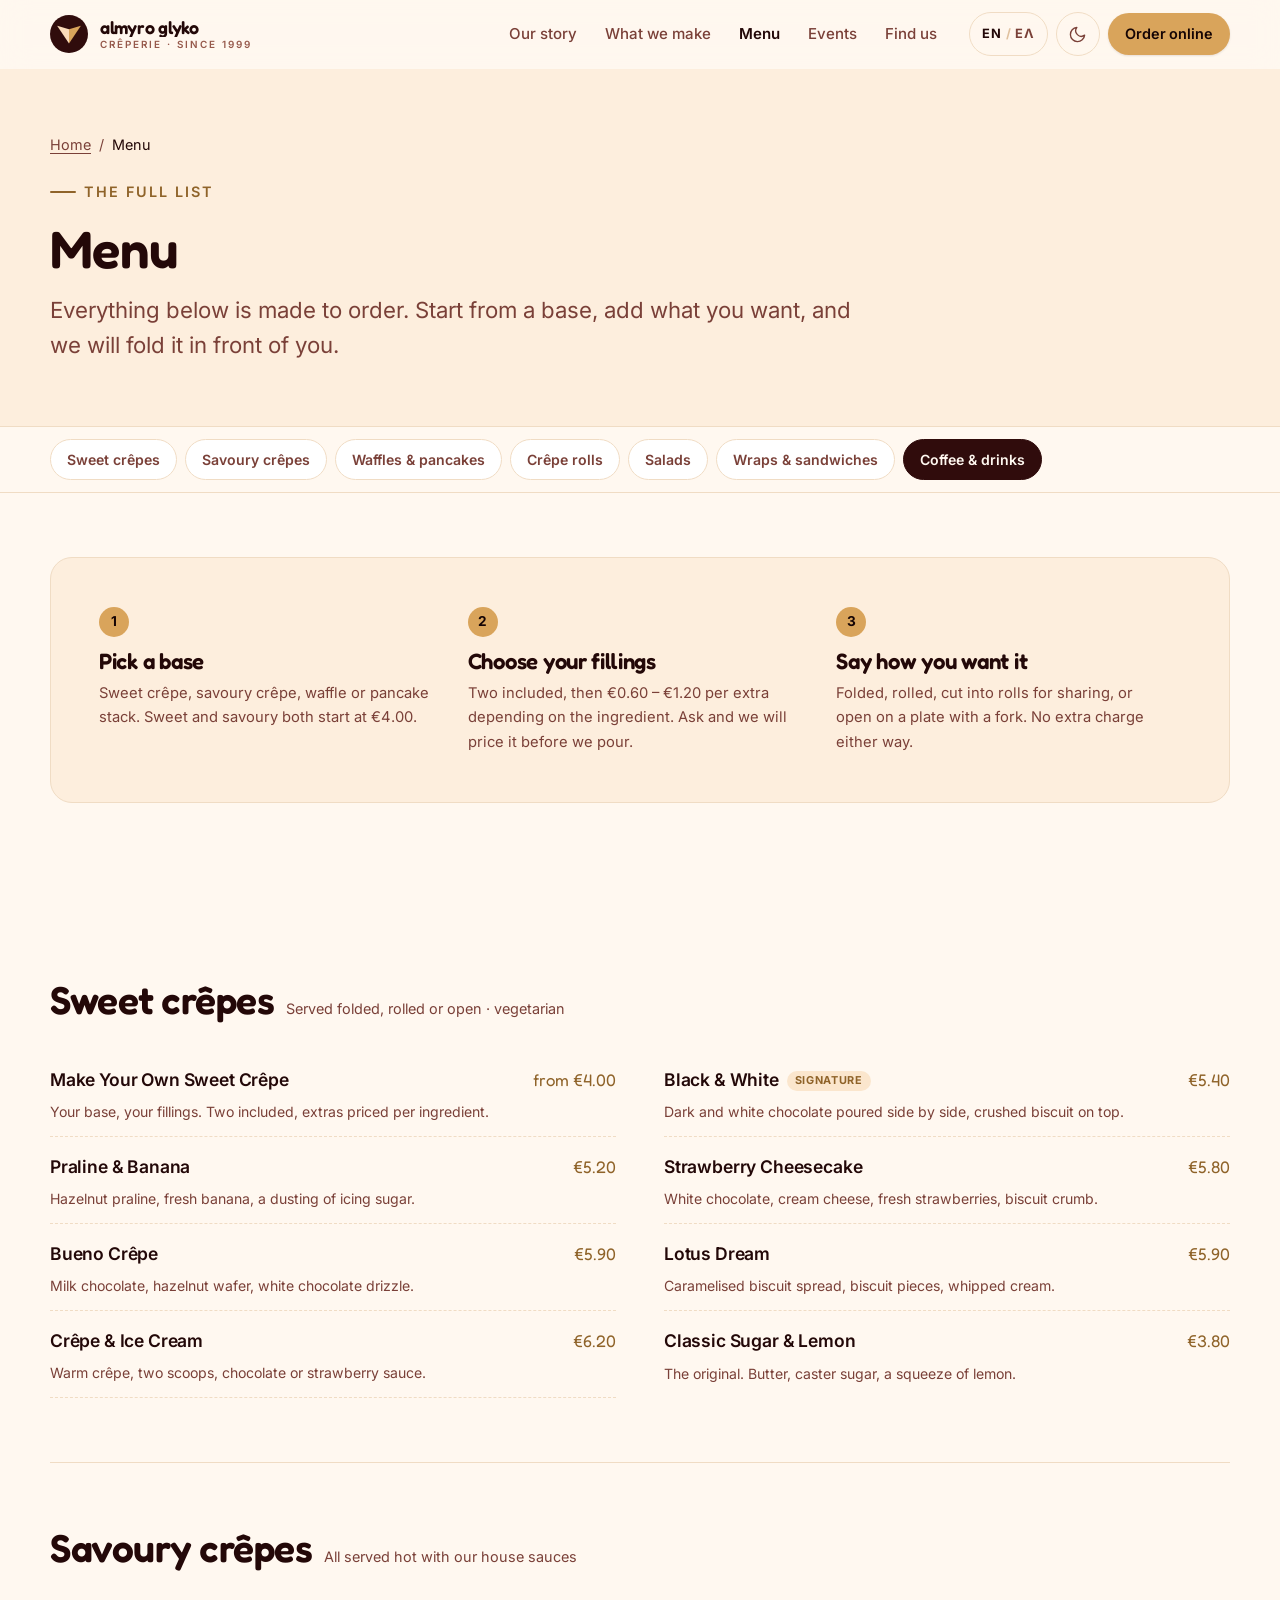
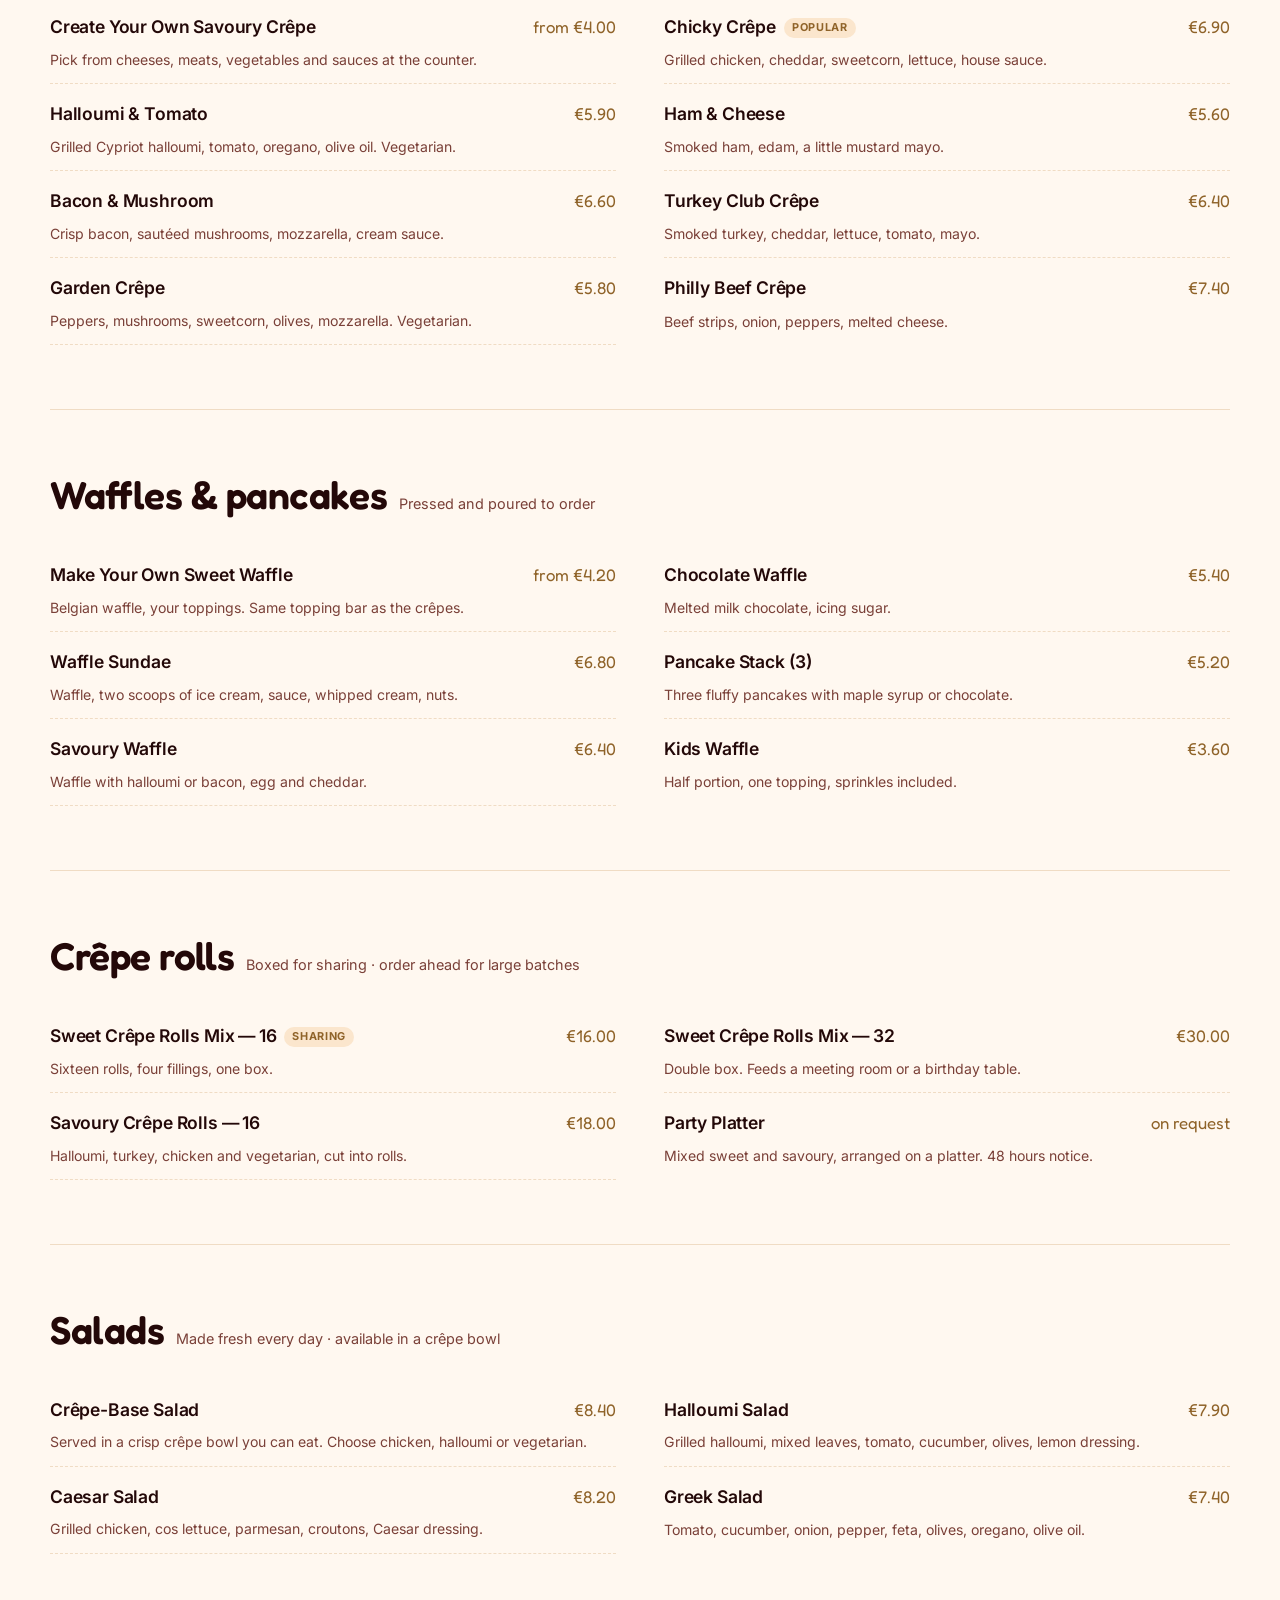
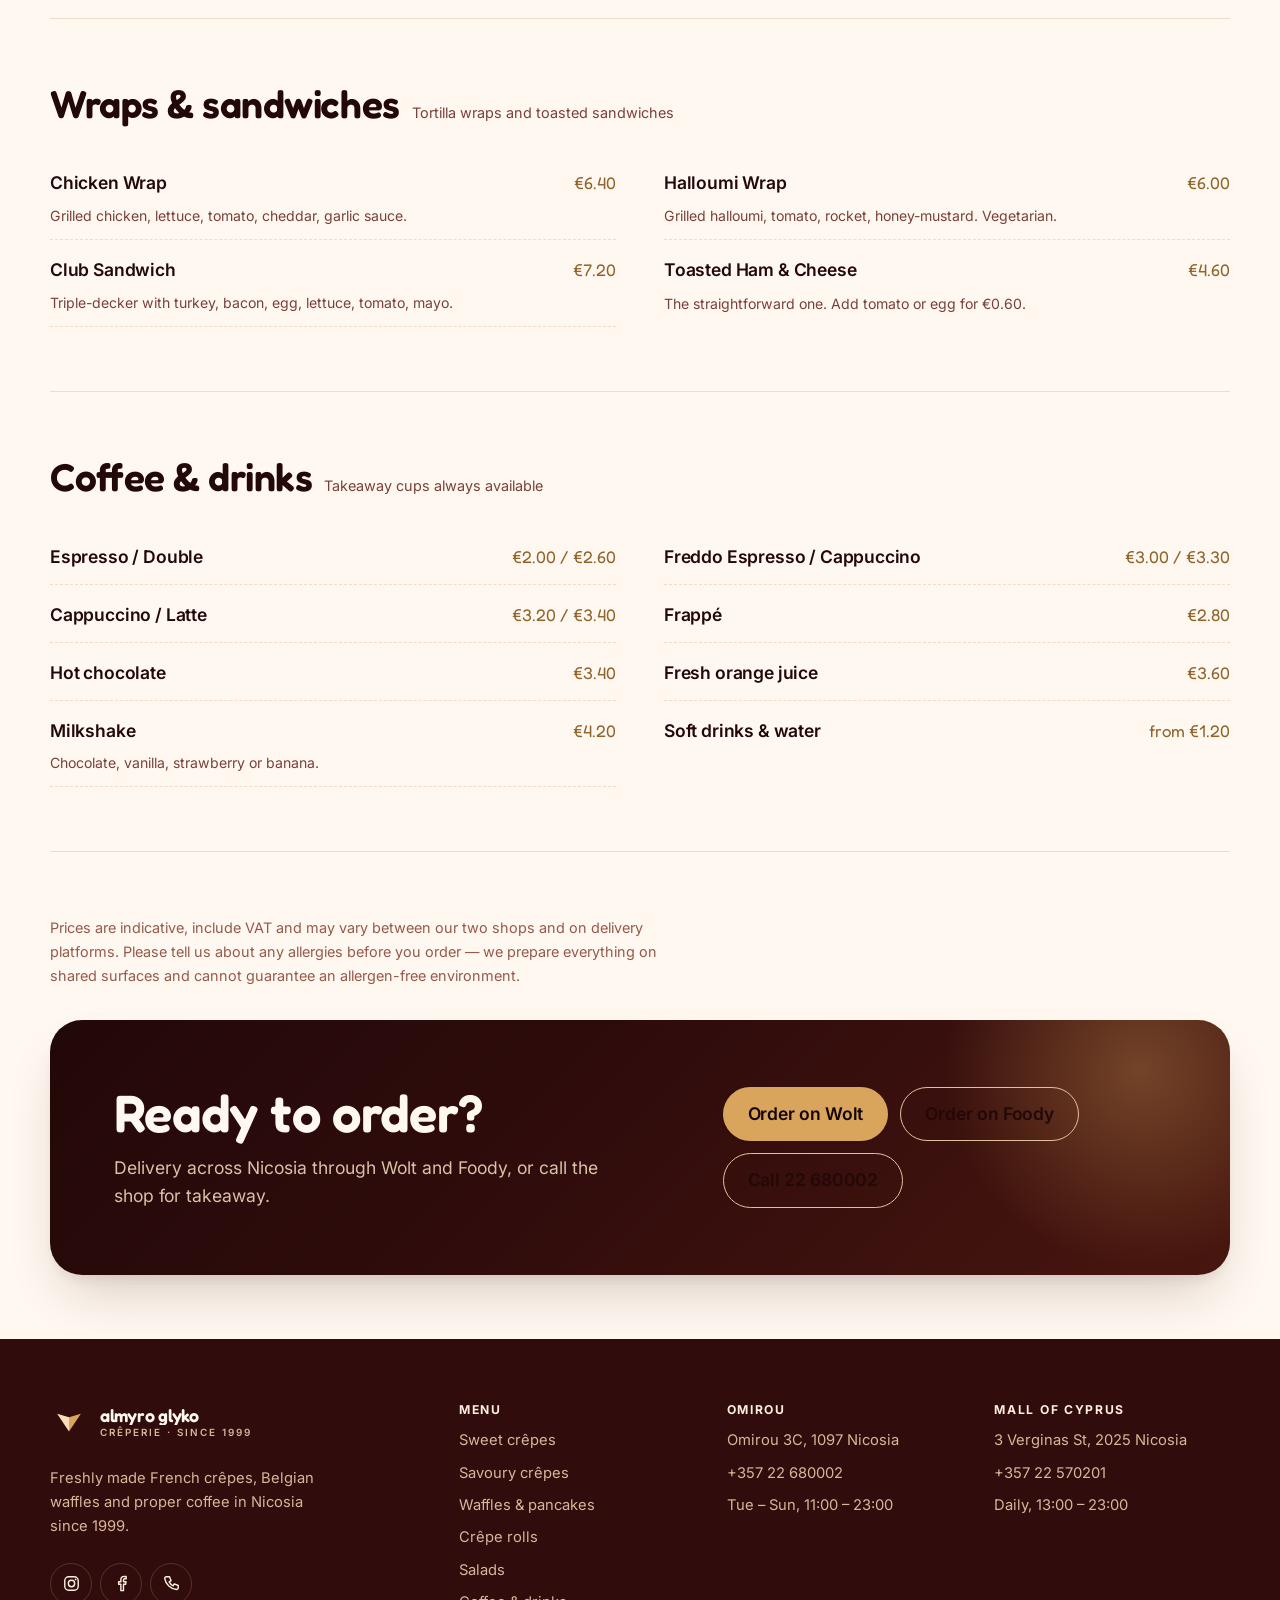
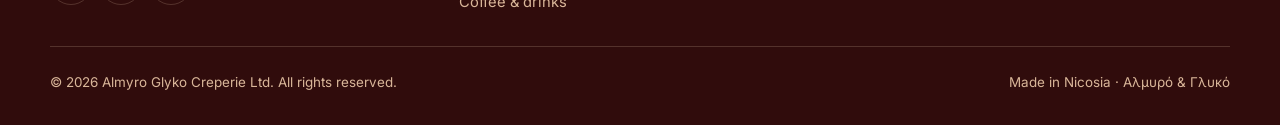
==== commit 8e55490c: "Rebrand to the real Almyro Glyko logo palette and mark Replaces the placeholder chocolate/cream them" ====
--- a/menu.html
+++ b/menu.html
@@ -5,8 +5,8 @@
 <meta name="viewport" content="width=device-width, initial-scale=1">
 <title>Menu — Almyro Glyko Crêperie, Nicosia | Crêpes, Waffles, Salads &amp; Coffee</title>
 <meta name="description" content="The full Almyro Glyko menu: build-your-own sweet and savoury crêpes, Belgian waffles, pancakes, crêpe rolls, crêpe-base salads, wraps, sandwiches, coffee and cold drinks. Nicosia, Cyprus.">
-<meta name="theme-color" content="#3e2415" media="(prefers-color-scheme: light)">
-<meta name="theme-color" content="#1c1009" media="(prefers-color-scheme: dark)">
+<meta name="theme-color" content="#300c0c" media="(prefers-color-scheme: light)">
+<meta name="theme-color" content="#150404" media="(prefers-color-scheme: dark)">
 <link rel="canonical" href="https://www.almyroglyko.com/menu.html">
 
 <meta property="og:type" content="website">
@@ -21,9 +21,9 @@
 <link rel="apple-touch-icon" href="/favicon.svg">
 <link rel="manifest" href="/site.webmanifest">
 
-<link rel="preconnect" href="https://fonts.googleapis.com">
-<link rel="preconnect" href="https://fonts.gstatic.com" crossorigin>
-<link rel="stylesheet" href="https://fonts.googleapis.com/css2?family=Fraunces:ital,opsz,wght@0,9..144,400..700;1,9..144,400..600&family=Inter:wght@400;500;600;700&display=swap">
+<link rel="preload" href="/assets/fonts/fredoka-latin-X7n64b87HvSqjb_WIi2yDCRwoQ_k7367_DWu89U.woff2" as="font" type="font/woff2" crossorigin>
+<link rel="preload" href="/assets/fonts/inter-latin-UcC73FwrK3iLTeHuS_nVMrMxCp50SjIa1ZL7.woff2" as="font" type="font/woff2" crossorigin>
+<link rel="stylesheet" href="/assets/css/fonts.css">
 <link rel="stylesheet" href="/assets/css/styles.css">
 
 <script>
@@ -68,10 +68,9 @@
   <div class="wrap header__inner">
     <a class="brand" href="/" aria-label="Almyro Glyko — home">
       <svg class="brand__mark" viewBox="0 0 64 64" role="img" aria-hidden="true" focusable="false">
-        <circle cx="32" cy="32" r="31" fill="var(--choc-700)"/>
-        <path d="M32 1a31 31 0 0 1 0 62 15.5 15.5 0 0 0 0-31 15.5 15.5 0 0 1 0-31Z" fill="var(--caramel-500)"/>
-        <circle cx="32" cy="16.5" r="4.2" fill="var(--caramel-500)"/>
-        <circle cx="32" cy="47.5" r="4.2" fill="var(--choc-700)"/>
+        <circle cx="32" cy="32" r="32" fill="#300c0c"/>
+        <path d="M12 18 32 24 32 48Z" fill="#fadcba"/>
+        <path d="M32 24 52 18 32 48Z" fill="#d9a45b"/>
       </svg>
       <span class="brand__text">
         <span class="brand__name">Almyro Glyko</span>
@@ -491,10 +490,9 @@
       <div>
         <a class="brand" href="/" aria-label="Almyro Glyko — home">
           <svg class="brand__mark" viewBox="0 0 64 64" role="img" aria-hidden="true" focusable="false">
-            <circle cx="32" cy="32" r="31" fill="var(--cream-100)"/>
-            <path d="M32 1a31 31 0 0 1 0 62 15.5 15.5 0 0 0 0-31 15.5 15.5 0 0 1 0-31Z" fill="var(--caramel-500)"/>
-            <circle cx="32" cy="16.5" r="4.2" fill="var(--caramel-500)"/>
-            <circle cx="32" cy="47.5" r="4.2" fill="var(--cream-100)"/>
+            <circle cx="32" cy="32" r="32" fill="#300c0c"/>
+            <path d="M12 18 32 24 32 48Z" fill="#fadcba"/>
+            <path d="M32 24 52 18 32 48Z" fill="#d9a45b"/>
           </svg>
           <span class="brand__text">
             <span class="brand__name">Almyro Glyko</span>
--- a/assets/css/fonts.css
+++ b/assets/css/fonts.css
@@ -0,0 +1,61 @@
+/* ==========================================================================
+   Self-hosted brand fonts — no third-party request at runtime.
+   Fredoka matches the logo wordmark; Comfortaa carries Greek display
+   glyphs (Fredoka has none); Inter is the body face.
+   ========================================================================== */
+
+@font-face {
+  font-family: 'Fredoka';
+  font-style: normal;
+  font-weight: 400 700;
+  font-stretch: 100%;
+  font-display: swap;
+  src: url(/assets/fonts/fredoka-latin-ext-X7n64b87HvSqjb_WIi2yDCRwoQ_k7367_DWg89XyHw.woff2) format('woff2');
+  unicode-range: U+0100-02BA, U+02BD-02C5, U+02C7-02CC, U+02CE-02D7, U+02DD-02FF, U+0304, U+0308, U+0329, U+1D00-1DBF, U+1E00-1E9F, U+1EF2-1EFF, U+2020, U+20A0-20AB, U+20AD-20C0, U+2113, U+2C60-2C7F, U+A720-A7FF;
+}
+
+@font-face {
+  font-family: 'Fredoka';
+  font-style: normal;
+  font-weight: 400 700;
+  font-stretch: 100%;
+  font-display: swap;
+  src: url(/assets/fonts/fredoka-latin-X7n64b87HvSqjb_WIi2yDCRwoQ_k7367_DWu89U.woff2) format('woff2');
+  unicode-range: U+0000-00FF, U+0131, U+0152-0153, U+02BB-02BC, U+02C6, U+02DA, U+02DC, U+0304, U+0308, U+0329, U+2000-206F, U+20AC, U+2122, U+2191, U+2193, U+2212, U+2215, U+FEFF, U+FFFD;
+}
+
+@font-face {
+  font-family: 'Comfortaa';
+  font-style: normal;
+  font-weight: 400 700;
+  font-display: swap;
+  src: url(/assets/fonts/comfortaa-greek-1PtCg8LJRfWJmhDAuUsSQamb1W0lwk4S4WjMXL830efAesmwYSFoxBEM_I2udQ.woff2) format('woff2');
+  unicode-range: U+0370-0377, U+037A-037F, U+0384-038A, U+038C, U+038E-03A1, U+03A3-03FF;
+}
+
+@font-face {
+  font-family: 'Inter';
+  font-style: normal;
+  font-weight: 100 900;
+  font-display: swap;
+  src: url(/assets/fonts/inter-greek-UcC73FwrK3iLTeHuS_nVMrMxCp50SjIa1pL7SUc.woff2) format('woff2');
+  unicode-range: U+0370-0377, U+037A-037F, U+0384-038A, U+038C, U+038E-03A1, U+03A3-03FF;
+}
+
+@font-face {
+  font-family: 'Inter';
+  font-style: normal;
+  font-weight: 100 900;
+  font-display: swap;
+  src: url(/assets/fonts/inter-latin-ext-UcC73FwrK3iLTeHuS_nVMrMxCp50SjIa25L7SUc.woff2) format('woff2');
+  unicode-range: U+0100-02BA, U+02BD-02C5, U+02C7-02CC, U+02CE-02D7, U+02DD-02FF, U+0304, U+0308, U+0329, U+1D00-1DBF, U+1E00-1E9F, U+1EF2-1EFF, U+2020, U+20A0-20AB, U+20AD-20C0, U+2113, U+2C60-2C7F, U+A720-A7FF;
+}
+
+@font-face {
+  font-family: 'Inter';
+  font-style: normal;
+  font-weight: 100 900;
+  font-display: swap;
+  src: url(/assets/fonts/inter-latin-UcC73FwrK3iLTeHuS_nVMrMxCp50SjIa1ZL7.woff2) format('woff2');
+  unicode-range: U+0000-00FF, U+0131, U+0152-0153, U+02BB-02BC, U+02C6, U+02DA, U+02DC, U+0304, U+0308, U+0329, U+2000-206F, U+20AC, U+2122, U+2191, U+2193, U+2212, U+2215, U+FEFF, U+FFFD;
+}
--- a/assets/css/styles.css
+++ b/assets/css/styles.css
@@ -1,6 +1,7 @@
 /* ==========================================================================
    Almyro Glyko — design system
-   Palette derives from the brand mark: dark chocolate, cream, caramel.
+   Palette sampled from the brand mark: deep oxblood ground, peachy cream
+   wordmark, caramel gold on the right half of the heart.
    Change the four --brand-* primitives below to re-theme the entire site.
    ========================================================================== */
 
@@ -9,69 +10,80 @@
    -------------------------------------------------------------------------- */
 
 :root {
-  /* ---- Primitive palette (the only place raw colour lives) ---- */
-  --brand-choc: #3e2415;
-  --brand-cream: #f7eee1;
-  --brand-caramel: #d99c4a;
-  --brand-berry: #b4432f;
-
-  --choc-900: #1c1009;
-  --choc-800: #2a180e;
-  --choc-700: #3e2415;
-  --choc-600: #543120;
-  --choc-500: #75492c;
-  --choc-400: #9a6a45;
-  --choc-300: #bd9271;
-
-  --cream-50: #fdfaf5;
-  --cream-100: #f7eee1;
-  --cream-200: #efe1cb;
-  --cream-300: #e2ceb1;
-
-  --caramel-300: #ecc590;
-  --caramel-400: #e0ad68;
-  --caramel-500: #d99c4a;
-  --caramel-600: #b87c2e;
-  --caramel-700: #8f5e1f;
-
-  --berry-500: #b4432f;
-  --berry-600: #95341f;
+  /* ---- Primitive palette (the only place raw colour lives) ----
+     Sampled straight off the logo: the circle ground, the wordmark,
+     and the gold half of the heart. */
+  --brand-maroon: #300c0c;
+  --brand-cream: #fadcba;
+  --brand-gold: #d9a45b;
+  --brand-berry: #c2492f;
+
+  --maroon-900: #150404;
+  --maroon-800: #230808;
+  --maroon-700: #300c0c;
+  --maroon-600: #48160f;
+  --maroon-500: #7a4038;
+  --maroon-400: #96594b;
+  --maroon-300: #b87f6f;
+
+  --cream-50: #fff8f0;
+  --cream-100: #fdeedd;
+  --cream-200: #fadcba;
+  --cream-300: #f0c79c;
+
+  --gold-300: #f0c288;
+  --gold-400: #e3b573;
+  --gold-500: #d9a45b;
+  --gold-600: #b9853e;
+  --gold-700: #8f6329;
+
+  --berry-500: #c2492f;
+  --berry-600: #9d3520;
 
   /* ---- Semantic tokens: light (default) ---- */
   --bg: var(--cream-50);
   --bg-sunken: var(--cream-100);
   --bg-raised: #ffffff;
-  --bg-inverse: var(--choc-800);
-  --bg-accent-soft: #f6e6cf;
-
-  --text: var(--choc-800);
-  --text-muted: var(--choc-500);
-  --text-subtle: var(--choc-400);
+  --bg-inverse: var(--maroon-700);
+  --bg-accent-soft: #fbe6cd;
+
+  --text: var(--maroon-800);
+  --text-muted: var(--maroon-500);
+  --text-subtle: var(--maroon-400);
   --text-on-inverse: var(--cream-100);
-  --text-on-inverse-muted: #cdb69c;
-
-  --accent: var(--caramel-700);
-  --accent-hover: var(--caramel-600);
-  --accent-decor: var(--caramel-500);
+  --text-on-inverse-muted: #d9b699;
+
+  --accent: var(--gold-700);
+  --accent-hover: var(--gold-600);
+  --accent-decor: var(--gold-500);
   --accent-contrast: #ffffff;
 
-  --line: #e6d6bf;
-  --line-strong: #d3bd9e;
-  --line-inverse: rgba(247, 238, 225, 0.16);
-
-  --focus: var(--choc-700);
-  --focus-inverse: var(--caramel-300);
-
-  --shadow-sm: 0 1px 2px rgba(42, 24, 14, 0.06),
-    0 1px 3px rgba(42, 24, 14, 0.05);
-  --shadow-md: 0 4px 6px -2px rgba(42, 24, 14, 0.06),
-    0 12px 24px -8px rgba(42, 24, 14, 0.14);
-  --shadow-lg: 0 8px 12px -4px rgba(42, 24, 14, 0.08),
-    0 28px 56px -16px rgba(42, 24, 14, 0.22);
-
-  /* ---- Type ---- */
-  --font-display: "Fraunces", "Iowan Old Style", "Palatino Linotype", Palatino,
-    Georgia, "Times New Roman", serif;
+  /* The primary button is a dark pill on cream; in dark mode that would
+     vanish into the oxblood ground, so it flips to a cream pill. */
+  --btn-primary-bg: var(--maroon-700);
+  --btn-primary-bg-hover: var(--maroon-600);
+  --btn-primary-fg: var(--cream-50);
+
+  --line: #f0dcc4;
+  --line-strong: #e0c19f;
+  --line-inverse: rgba(250, 220, 186, 0.18);
+
+  --focus: var(--maroon-700);
+  --focus-inverse: var(--gold-300);
+
+  --shadow-sm: 0 1px 2px rgba(48, 12, 12, 0.06),
+    0 1px 3px rgba(48, 12, 12, 0.05);
+  --shadow-md: 0 4px 6px -2px rgba(48, 12, 12, 0.06),
+    0 12px 24px -8px rgba(48, 12, 12, 0.14);
+  --shadow-lg: 0 8px 12px -4px rgba(48, 12, 12, 0.08),
+    0 28px 56px -16px rgba(48, 12, 12, 0.2);
+
+  /* ---- Type ----
+     Fredoka is the closest free match to the logo's rounded geometric
+     wordmark; it has no Greek, so Comfortaa (same family of shapes)
+     picks up Greek glyphs behind it. */
+  --font-display: "Fredoka", "Comfortaa", "Trebuchet MS", ui-rounded,
+    "Segoe UI", system-ui, sans-serif;
   --font-sans: "Inter", ui-sans-serif, system-ui, -apple-system,
     "Segoe UI", Roboto, "Helvetica Neue", Arial, sans-serif;
 
@@ -113,28 +125,32 @@
 /* ---- Semantic tokens: dark ---- */
 @media (prefers-color-scheme: dark) {
   :root:not([data-theme="light"]) {
-    --bg: var(--choc-900);
-    --bg-sunken: #150c06;
-    --bg-raised: #26160d;
-    --bg-inverse: #100904;
-    --bg-accent-soft: #33200f;
+    --bg: var(--maroon-900);
+    --bg-sunken: #0e0202;
+    --bg-raised: #250b0a;
+    --bg-inverse: #0b0202;
+    --bg-accent-soft: #3a1410;
 
     --text: var(--cream-100);
-    --text-muted: #c6ab8c;
-    --text-subtle: #a48a6d;
+    --text-muted: #d3ae94;
+    --text-subtle: #b08a74;
     --text-on-inverse: var(--cream-100);
-    --text-on-inverse-muted: #b49a7d;
-
-    --accent: var(--caramel-400);
-    --accent-hover: var(--caramel-300);
-    --accent-decor: var(--caramel-500);
-    --accent-contrast: var(--choc-900);
-
-    --line: rgba(247, 238, 225, 0.13);
-    --line-strong: rgba(247, 238, 225, 0.26);
-    --line-inverse: rgba(247, 238, 225, 0.14);
-
-    --focus: var(--caramel-300);
+    --text-on-inverse-muted: #c49c80;
+
+    --accent: var(--gold-400);
+    --accent-hover: var(--gold-300);
+    --accent-decor: var(--gold-500);
+    --accent-contrast: var(--maroon-900);
+
+  --btn-primary-bg: var(--cream-200);
+  --btn-primary-bg-hover: var(--cream-100);
+  --btn-primary-fg: var(--maroon-900);
+
+    --line: rgba(250, 220, 186, 0.14);
+    --line-strong: rgba(250, 220, 186, 0.28);
+    --line-inverse: rgba(250, 220, 186, 0.15);
+
+    --focus: var(--gold-300);
 
     --shadow-sm: 0 1px 2px rgba(0, 0, 0, 0.4);
     --shadow-md: 0 12px 24px -8px rgba(0, 0, 0, 0.6);
@@ -143,28 +159,32 @@
 }
 
 :root[data-theme="dark"] {
-  --bg: var(--choc-900);
-  --bg-sunken: #150c06;
-  --bg-raised: #26160d;
-  --bg-inverse: #100904;
-  --bg-accent-soft: #33200f;
+  --bg: var(--maroon-900);
+  --bg-sunken: #0e0202;
+  --bg-raised: #250b0a;
+  --bg-inverse: #0b0202;
+  --bg-accent-soft: #3a1410;
 
   --text: var(--cream-100);
-  --text-muted: #c6ab8c;
-  --text-subtle: #a48a6d;
+  --text-muted: #d3ae94;
+  --text-subtle: #b08a74;
   --text-on-inverse: var(--cream-100);
-  --text-on-inverse-muted: #b49a7d;
-
-  --accent: var(--caramel-400);
-  --accent-hover: var(--caramel-300);
-  --accent-decor: var(--caramel-500);
-  --accent-contrast: var(--choc-900);
-
-  --line: rgba(247, 238, 225, 0.13);
-  --line-strong: rgba(247, 238, 225, 0.26);
-  --line-inverse: rgba(247, 238, 225, 0.14);
-
-  --focus: var(--caramel-300);
+  --text-on-inverse-muted: #c49c80;
+
+  --accent: var(--gold-400);
+  --accent-hover: var(--gold-300);
+  --accent-decor: var(--gold-500);
+  --accent-contrast: var(--maroon-900);
+
+  --btn-primary-bg: var(--cream-200);
+  --btn-primary-bg-hover: var(--cream-100);
+  --btn-primary-fg: var(--maroon-900);
+
+  --line: rgba(250, 220, 186, 0.14);
+  --line-strong: rgba(250, 220, 186, 0.28);
+  --line-inverse: rgba(250, 220, 186, 0.15);
+
+  --focus: var(--gold-300);
 
   --shadow-sm: 0 1px 2px rgba(0, 0, 0, 0.4);
   --shadow-md: 0 12px 24px -8px rgba(0, 0, 0, 0.6);
@@ -216,8 +236,8 @@
 h4 {
   font-family: var(--font-display);
   font-weight: 600;
-  line-height: 1.08;
-  letter-spacing: -0.022em;
+  line-height: 1.1;
+  letter-spacing: -0.012em;
   text-wrap: balance;
   color: var(--text);
 }
@@ -265,8 +285,8 @@
 }
 
 ::selection {
-  background: var(--caramel-500);
-  color: var(--choc-900);
+  background: var(--gold-500);
+  color: var(--maroon-900);
 }
 
 @media (prefers-reduced-motion: reduce) {
@@ -327,7 +347,7 @@
   z-index: 200;
   transform: translateY(-200%);
   padding: var(--sp-3) var(--sp-5);
-  background: var(--choc-800);
+  background: var(--maroon-800);
   color: var(--cream-100);
   border-radius: var(--r-full);
   font-weight: 600;
@@ -365,7 +385,7 @@
 }
 
 .section--inverse .eyebrow {
-  color: var(--caramel-400);
+  color: var(--gold-400);
 }
 
 .lede {
@@ -427,24 +447,24 @@
 }
 
 .btn--primary {
-  background: var(--choc-700);
-  color: var(--cream-50);
+  background: var(--btn-primary-bg);
+  color: var(--btn-primary-fg);
   box-shadow: var(--shadow-sm);
 }
 
 .btn--primary:hover {
-  background: var(--choc-600);
+  background: var(--btn-primary-bg-hover);
   box-shadow: var(--shadow-md);
 }
 
 .btn--accent {
-  background: var(--caramel-500);
-  color: var(--choc-900);
+  background: var(--gold-500);
+  color: var(--maroon-900);
   box-shadow: var(--shadow-sm);
 }
 
 .btn--accent:hover {
-  background: var(--caramel-400);
+  background: var(--gold-400);
   box-shadow: var(--shadow-md);
 }
 
@@ -464,8 +484,8 @@
 }
 
 .section--inverse .btn--ghost:hover {
-  border-color: var(--caramel-400);
-  background: rgba(247, 238, 225, 0.07);
+  border-color: var(--gold-400);
+  background: rgba(250, 220, 186, 0.08);
 }
 
 .btn--sm {
@@ -539,8 +559,9 @@
 
 .brand__name {
   font-family: var(--font-display);
-  font-size: 1.06rem;
+  font-size: 1.12rem;
   font-weight: 600;
+  text-transform: lowercase;
   letter-spacing: -0.015em;
   color: var(--text);
   white-space: nowrap;
@@ -777,7 +798,7 @@
   pointer-events: none;
   background-image: radial-gradient(
       ellipse 60% 45% at 78% 12%,
-      color-mix(in srgb, var(--caramel-500) 26%, transparent),
+      color-mix(in srgb, var(--gold-500) 26%, transparent),
       transparent 68%
     ),
     radial-gradient(
@@ -821,8 +842,8 @@
   align-items: center;
   padding: 3px var(--sp-3);
   border-radius: var(--r-full);
-  background: var(--caramel-500);
-  color: var(--choc-900);
+  background: var(--gold-500);
+  color: var(--maroon-900);
   font-size: 0.72rem;
   font-weight: 700;
   letter-spacing: 0.08em;
@@ -924,7 +945,7 @@
   width: 8px;
   height: 8px;
   border-radius: 50%;
-  background: var(--caramel-500);
+  background: var(--gold-500);
 }
 
 .hero__chip--b i {
@@ -978,7 +999,7 @@
   width: 7px;
   height: 7px;
   border-radius: 50%;
-  background: var(--caramel-500);
+  background: var(--gold-500);
 }
 
 @keyframes marquee {
@@ -1105,7 +1126,7 @@
 }
 
 .section--inverse .stat {
-  background: rgba(247, 238, 225, 0.05);
+  background: rgba(250, 220, 186, 0.06);
   border-color: var(--line-inverse);
 }
 
@@ -1119,7 +1140,7 @@
 }
 
 .section--inverse .stat__num {
-  color: var(--caramel-400);
+  color: var(--gold-400);
 }
 
 .stat__label {
@@ -1233,22 +1254,22 @@
 }
 
 .menu-nav__link.is-active {
-  background: var(--choc-700);
-  border-color: var(--choc-700);
+  background: var(--maroon-700);
+  border-color: var(--maroon-700);
   color: var(--cream-50);
 }
 
 :root[data-theme="dark"] .menu-nav__link.is-active {
-  background: var(--caramel-500);
-  border-color: var(--caramel-500);
-  color: var(--choc-900);
+  background: var(--gold-500);
+  border-color: var(--gold-500);
+  color: var(--maroon-900);
 }
 
 @media (prefers-color-scheme: dark) {
   :root:not([data-theme="light"]) .menu-nav__link.is-active {
-    background: var(--caramel-500);
-    border-color: var(--caramel-500);
-    color: var(--choc-900);
+    background: var(--gold-500);
+    border-color: var(--gold-500);
+    color: var(--maroon-900);
   }
 }
 
@@ -1371,8 +1392,8 @@
   height: 30px;
   margin-bottom: var(--sp-3);
   border-radius: 50%;
-  background: var(--caramel-500);
-  color: var(--choc-900);
+  background: var(--gold-500);
+  color: var(--maroon-900);
   font-size: 0.85rem;
   font-weight: 700;
 }
@@ -1538,9 +1559,9 @@
   border-radius: var(--r-xl);
   background: linear-gradient(
     135deg,
-    var(--choc-800),
-    var(--choc-700) 45%,
-    var(--choc-600)
+    var(--maroon-800),
+    var(--maroon-700) 45%,
+    var(--maroon-600)
   );
   color: var(--cream-100);
   box-shadow: var(--shadow-lg);
@@ -1558,7 +1579,7 @@
   border-radius: 50%;
   background: radial-gradient(
     circle,
-    color-mix(in srgb, var(--caramel-500) 34%, transparent),
+    color-mix(in srgb, var(--gold-500) 34%, transparent),
     transparent 66%
   );
   pointer-events: none;
@@ -1709,7 +1730,7 @@
 }
 
 .footer__list a:hover {
-  color: var(--caramel-400);
+  color: var(--gold-400);
   text-decoration: underline;
 }
 
@@ -1731,9 +1752,9 @@
 }
 
 .socials a:hover {
-  background: var(--caramel-500);
-  border-color: var(--caramel-500);
-  color: var(--choc-900);
+  background: var(--gold-500);
+  border-color: var(--gold-500);
+  color: var(--maroon-900);
 }
 
 .socials a:focus-visible {
@@ -1775,8 +1796,17 @@
   border: 0;
 }
 
-.u-greek {
-  font-family: var(--font-display);
+/* Comfortaa runs lighter than Fredoka at the same weight, so nudge display
+   type up a step while the site is in Greek. */
+:root[data-lang="el"] :is(h1, h2, h3, h4),
+:root[data-lang="el"] .brand__name {
+  font-weight: 700;
+}
+
+.u-greek,
+.section--inverse .u-greek {
+  font-family: "Comfortaa", var(--font-display);
+  letter-spacing: -0.005em;
 }
 
 /* Scoped to .js so the content is never hidden when scripting is
